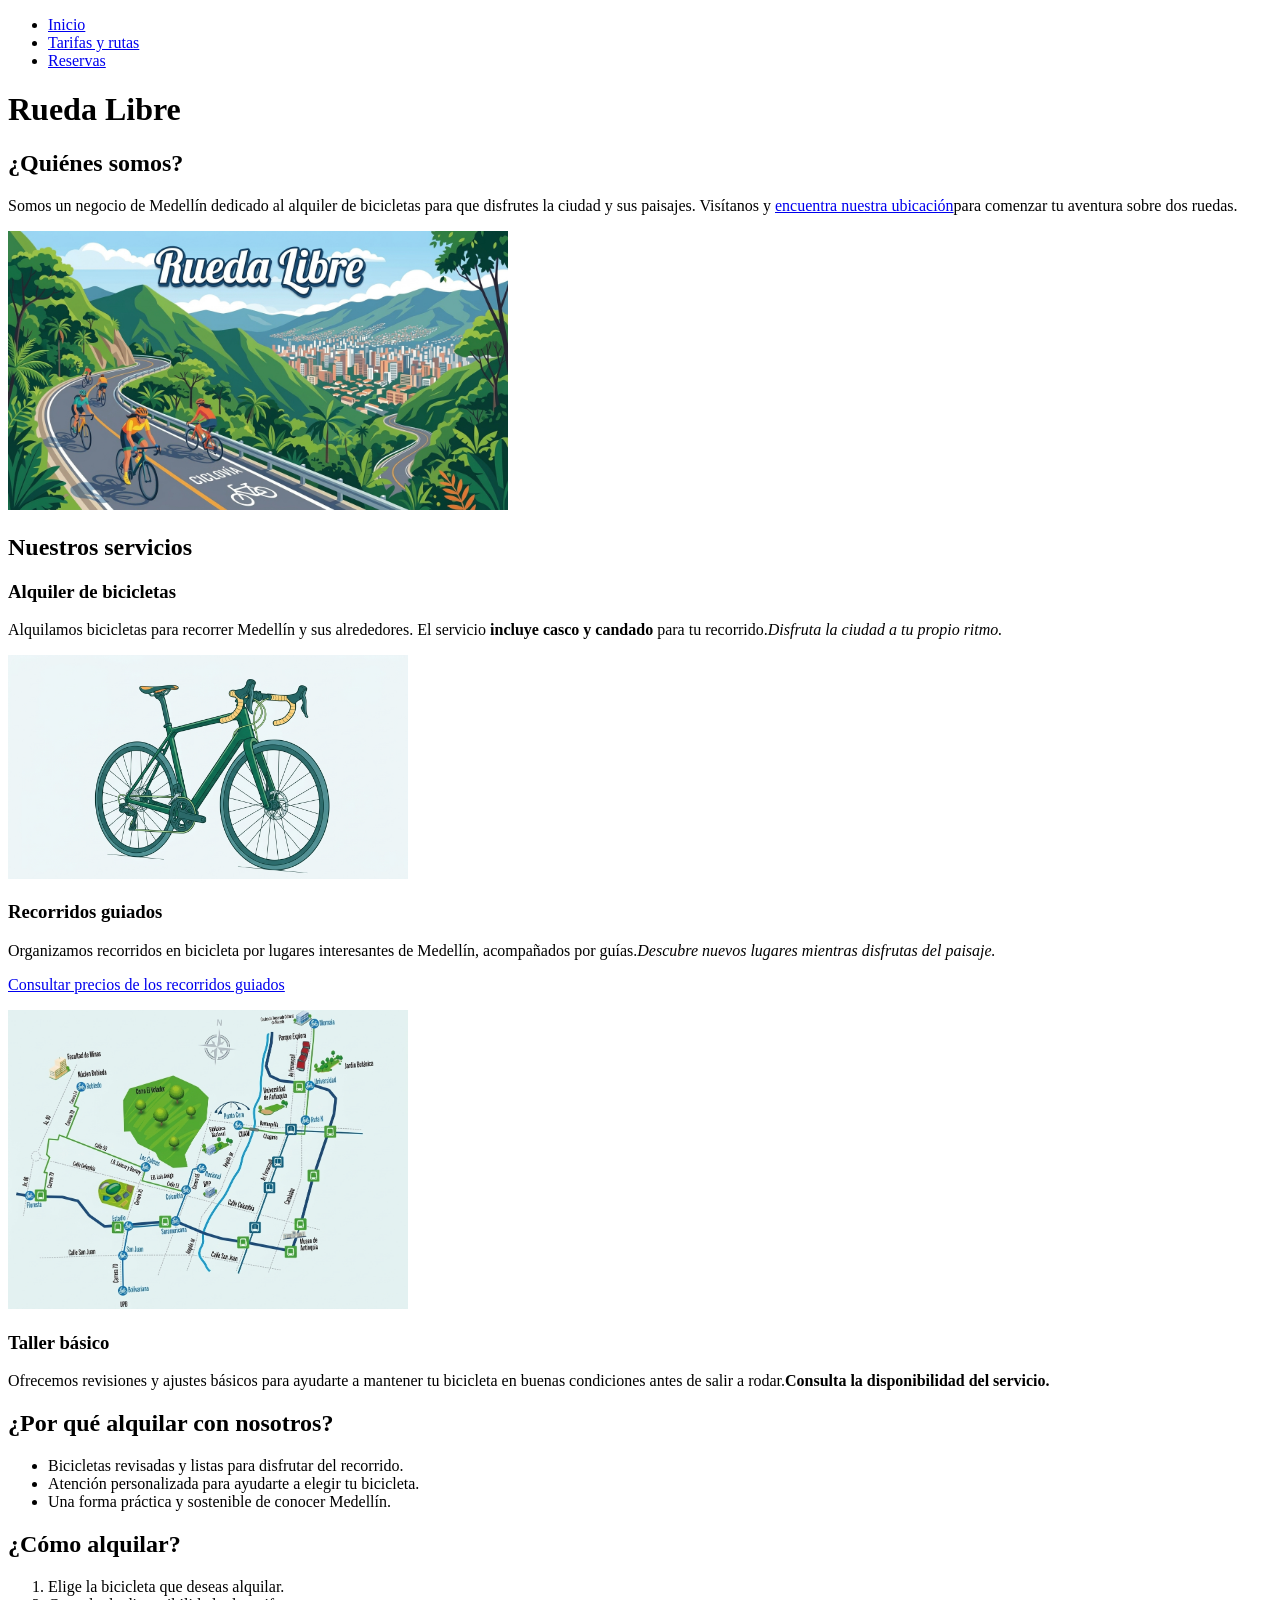
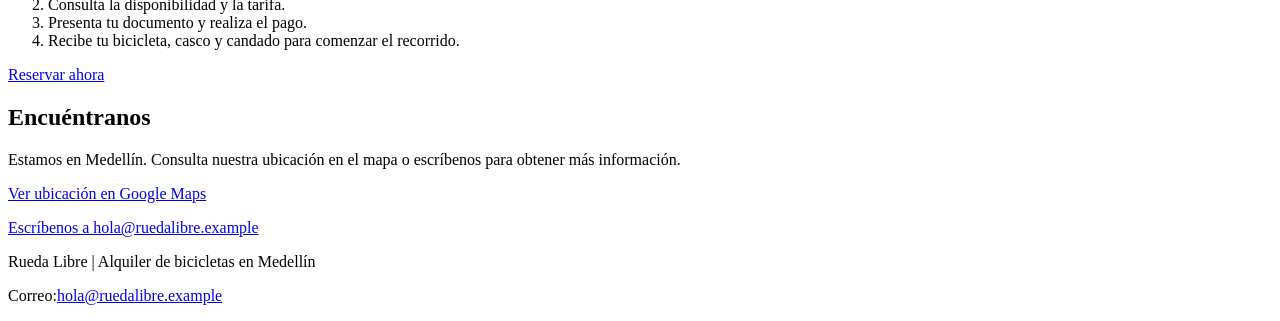
==== index.html @ ad3cd6e5 "v0.1: integrar navegación y página de reservas" ====
<!DOCTYPE html>
<html lang="es">
<head>
    <meta charset="UTF-8">
    <meta name="viewport" content="width=device-width, initial-scale=1.0">
    <meta name="description" content="Rueda Libre ofrece alquiler de bicicletas, recorridos guiados y taller básico en Medellín.">
    <title>Rueda Libre | Alquiler de bicicletas en Medellín</title>
</head>

<body>

    <nav>
        <ul>
            <li><a href="index.html">Inicio</a></li>
            <li><a href="paginas/tarifas.html">Tarifas y rutas</a></li>
            <li><a href="paginas/reservas.html">Reservas</a></li>
        </ul>
    </nav>

    <main>

        <h1>Rueda Libre</h1>

        <h2>¿Quiénes somos?</h2>

        <p>Somos un negocio de Medellín dedicado al alquiler de bicicletas para que disfrutes la ciudad y sus paisajes. Visítanos y <a href="#encuentran">encuentra nuestra ubicación</a>para comenzar tu aventura sobre dos ruedas.</p>

        <img src="img/portada.jpg"
             alt="Paisaje de Medellín para presentar Rueda Libre"
             width="500">

        <h2>Nuestros servicios</h2>

        <h3>Alquiler de bicicletas</h3>

        <p>Alquilamos bicicletas para recorrer Medellín y sus alrededores. El servicio <strong>incluye casco y candado</strong> para tu recorrido.<em>Disfruta la ciudad a tu propio ritmo.</em></p>

        <img src="img/bicicleta.jpg"
             alt="Bicicleta disponible para alquilar"
             width="400">

        <h3>Recorridos guiados</h3>

        <p>Organizamos recorridos en bicicleta por lugares interesantes de Medellín, acompañados por guías.<em>Descubre nuevos lugares mientras disfrutas del paisaje.</em></p>

        <p><a href="paginas/tarifas.html#recorridos">Consultar precios de los recorridos guiados</a></p>

        <img src="img/ruta.jpg"
             alt="Ciclistas recorriendo una ruta rodeada de naturaleza"
             width="400">

        <h3>Taller básico</h3>

        <p>Ofrecemos revisiones y ajustes básicos para ayudarte a mantener tu bicicleta en buenas condiciones antes de salir a rodar.<strong>Consulta la disponibilidad del servicio.</strong></p>

        <h2>¿Por qué alquilar con nosotros?</h2>

        <ul>
            <li>Bicicletas revisadas y listas para disfrutar del recorrido.</li>
            <li>Atención personalizada para ayudarte a elegir tu bicicleta.</li>
            <li>Una forma práctica y sostenible de conocer Medellín.</li>
        </ul>

        <h2>¿Cómo alquilar?</h2>

        <ol>
            <li>Elige la bicicleta que deseas alquilar.</li>
            <li>Consulta la disponibilidad y la tarifa.</li>
            <li>Presenta tu documento y realiza el pago.</li>
            <li>Recibe tu bicicleta, casco y candado para comenzar el recorrido.</li>
        </ol>

        <p><a href="paginas/reservas.html">Reservar ahora</a></p>

        <h2 id="encuentran">Encuéntranos</h2>

        <p>Estamos en Medellín. Consulta nuestra ubicación en el mapa o escríbenos para obtener más información.</p>

        <p>
            <a href="https://www.google.com/maps/search/?api=1&query=Medellin%2C+Colombia"
               target="_blank"
               rel="noopener noreferrer">
                Ver ubicación en Google Maps
            </a></p>

        <p><a href="mailto:hola@ruedalibre.example">Escríbenos a hola@ruedalibre.example</a></p>

    </main>

    <footer>
        <p>Rueda Libre | Alquiler de bicicletas en Medellín</p>

        <p>Correo:<a href="mailto:hola@ruedalibre.example">hola@ruedalibre.example</a></p>

    </footer>

</body>
</html>
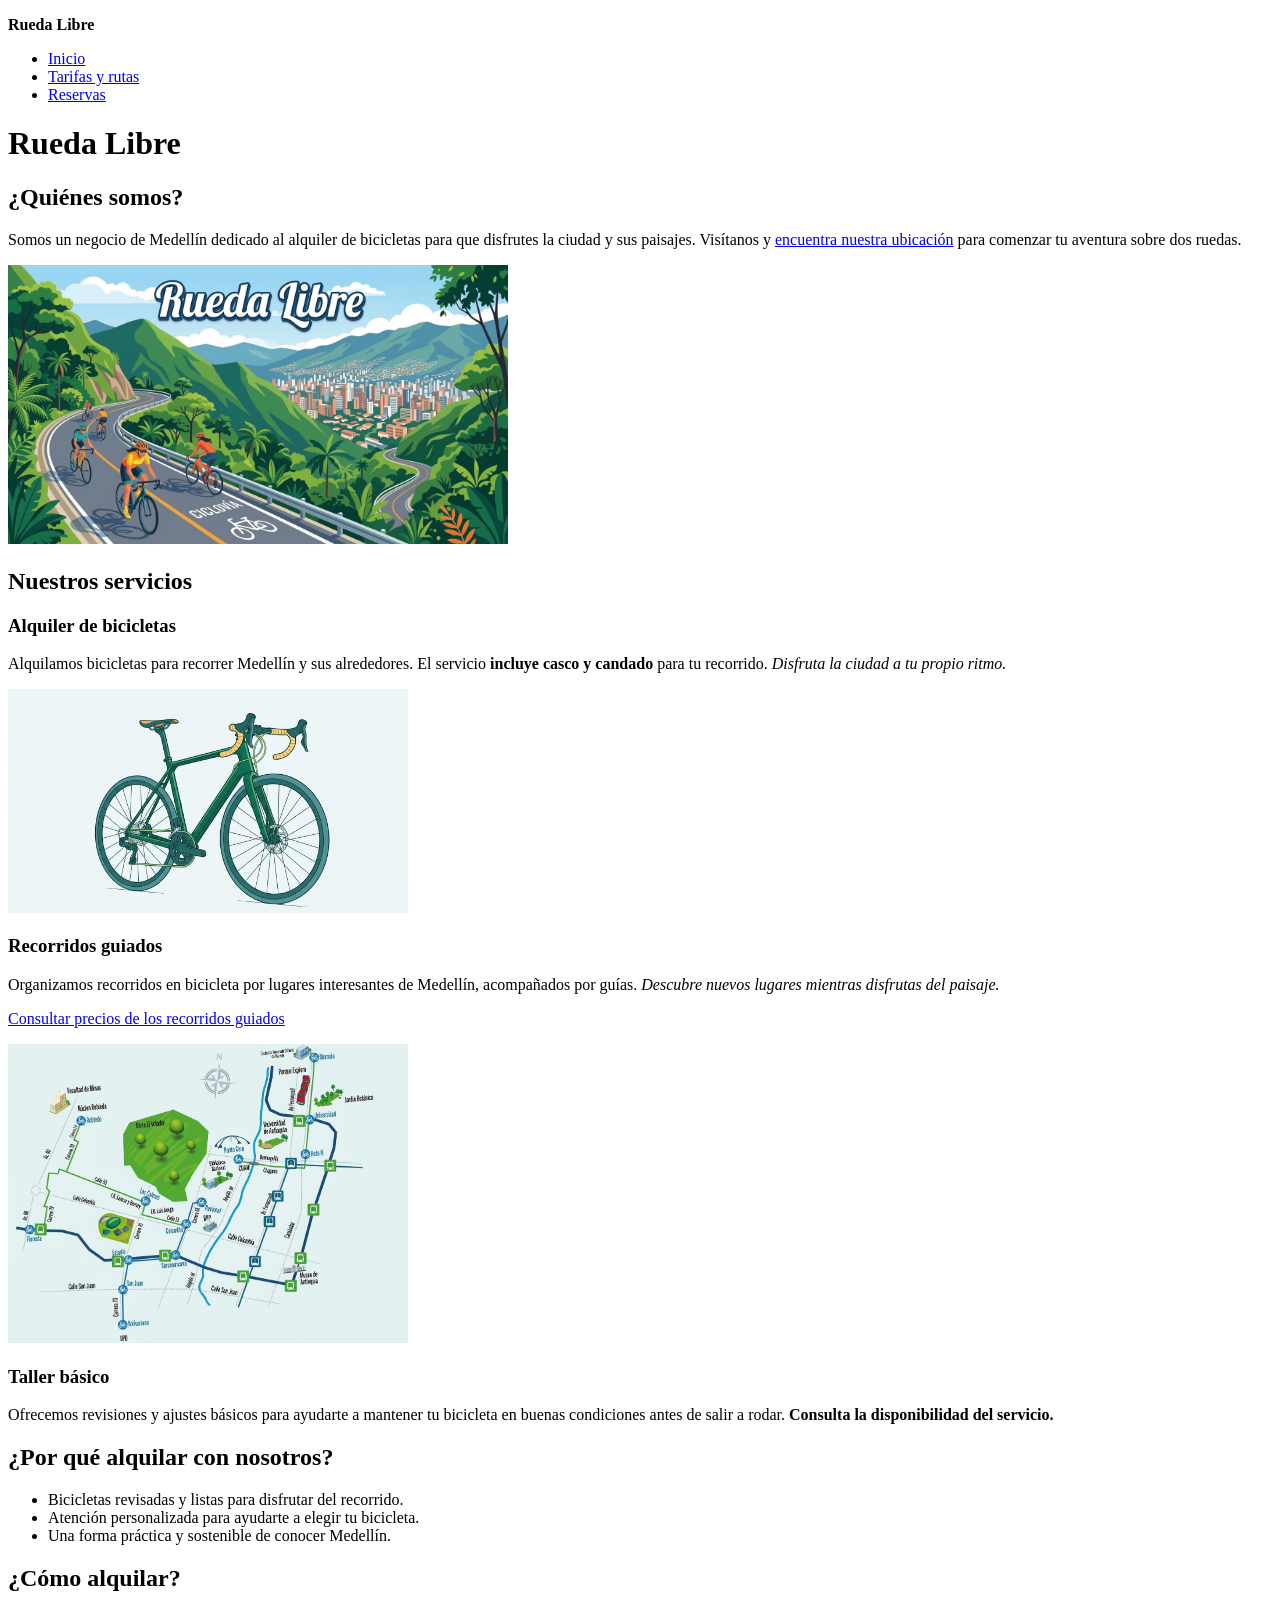
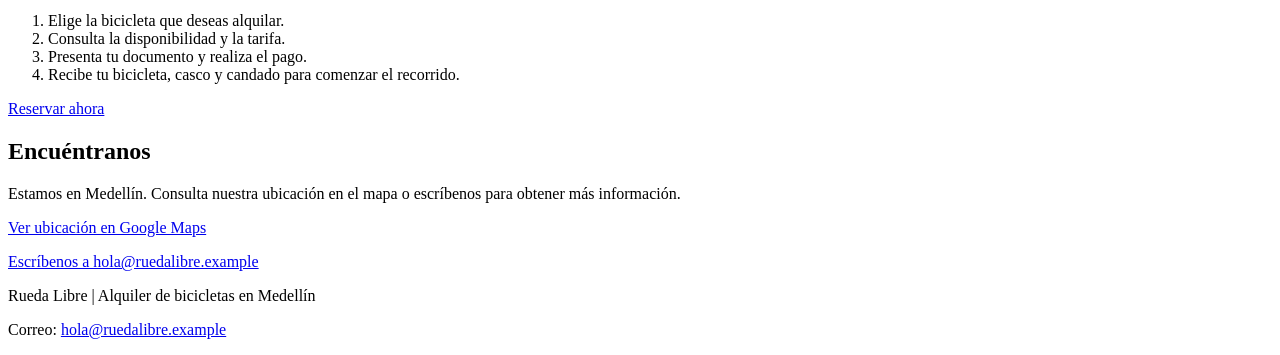
==== commit e9594492: "Refactorizar páginas con HTML semántico" ====
--- a/index.html
+++ b/index.html
@@ -6,92 +6,97 @@
     <meta name="description" content="Rueda Libre ofrece alquiler de bicicletas, recorridos guiados y taller básico en Medellín.">
     <title>Rueda Libre | Alquiler de bicicletas en Medellín</title>
 </head>
-
 <body>
 
-    <nav>
-        <ul>
-            <li><a href="index.html">Inicio</a></li>
-            <li><a href="paginas/tarifas.html">Tarifas y rutas</a></li>
-            <li><a href="paginas/reservas.html">Reservas</a></li>
-        </ul>
-    </nav>
+    <header>
+        <p><strong>Rueda Libre</strong></p>
+        <nav aria-label="Navegación principal">
+            <ul>
+                <li><a href="index.html">Inicio</a></li>
+                <li><a href="paginas/tarifas.html">Tarifas y rutas</a></li>
+                <li><a href="paginas/reservas.html">Reservas</a></li>
+            </ul>
+        </nav>
+    </header>
 
     <main>
-
         <h1>Rueda Libre</h1>
 
-        <h2>¿Quiénes somos?</h2>
+        <section>
+            <h2>¿Quiénes somos?</h2>
+            <p>Somos un negocio de Medellín dedicado al alquiler de bicicletas para que disfrutes la ciudad y sus paisajes. Visítanos y <a href="#encuentran">encuentra nuestra ubicación</a> para comenzar tu aventura sobre dos ruedas.</p>
 
-        <p>Somos un negocio de Medellín dedicado al alquiler de bicicletas para que disfrutes la ciudad y sus paisajes. Visítanos y <a href="#encuentran">encuentra nuestra ubicación</a>para comenzar tu aventura sobre dos ruedas.</p>
+            <img src="img/portada.jpg"
+                 alt="Paisaje de Medellín para presentar Rueda Libre"
+                 width="500">
+        </section>
 
-        <img src="img/portada.jpg"
-             alt="Paisaje de Medellín para presentar Rueda Libre"
-             width="500">
+        <section>
+            <h2>Nuestros servicios</h2>
 
-        <h2>Nuestros servicios</h2>
+            <article>
+                <h3>Alquiler de bicicletas</h3>
+                <p>Alquilamos bicicletas para recorrer Medellín y sus alrededores. El servicio <strong>incluye casco y candado</strong> para tu recorrido. <em>Disfruta la ciudad a tu propio ritmo.</em></p>
 
-        <h3>Alquiler de bicicletas</h3>
+                <img src="img/bicicleta.jpg"
+                     alt="Bicicleta disponible para alquilar"
+                     width="400">
+            </article>
 
-        <p>Alquilamos bicicletas para recorrer Medellín y sus alrededores. El servicio <strong>incluye casco y candado</strong> para tu recorrido.<em>Disfruta la ciudad a tu propio ritmo.</em></p>
+            <article>
+                <h3>Recorridos guiados</h3>
+                <p>Organizamos recorridos en bicicleta por lugares interesantes de Medellín, acompañados por guías. <em>Descubre nuevos lugares mientras disfrutas del paisaje.</em></p>
 
-        <img src="img/bicicleta.jpg"
-             alt="Bicicleta disponible para alquilar"
-             width="400">
+                <p><a href="paginas/tarifas.html#recorridos">Consultar precios de los recorridos guiados</a></p>
 
-        <h3>Recorridos guiados</h3>
+                <img src="img/ruta.jpg"
+                     alt="Ciclistas recorriendo una ruta rodeada de naturaleza"
+                     width="400">
+            </article>
 
-        <p>Organizamos recorridos en bicicleta por lugares interesantes de Medellín, acompañados por guías.<em>Descubre nuevos lugares mientras disfrutas del paisaje.</em></p>
+            <article>
+                <h3>Taller básico</h3>
+                <p>Ofrecemos revisiones y ajustes básicos para ayudarte a mantener tu bicicleta en buenas condiciones antes de salir a rodar. <strong>Consulta la disponibilidad del servicio.</strong></p>
+            </article>
+        </section>
 
-        <p><a href="paginas/tarifas.html#recorridos">Consultar precios de los recorridos guiados</a></p>
+        <section>
+            <h2>¿Por qué alquilar con nosotros?</h2>
+            <ul>
+                <li>Bicicletas revisadas y listas para disfrutar del recorrido.</li>
+                <li>Atención personalizada para ayudarte a elegir tu bicicleta.</li>
+                <li>Una forma práctica y sostenible de conocer Medellín.</li>
+            </ul>
+        </section>
 
-        <img src="img/ruta.jpg"
-             alt="Ciclistas recorriendo una ruta rodeada de naturaleza"
-             width="400">
+        <section>
+            <h2>¿Cómo alquilar?</h2>
+            <ol>
+                <li>Elige la bicicleta que deseas alquilar.</li>
+                <li>Consulta la disponibilidad y la tarifa.</li>
+                <li>Presenta tu documento y realiza el pago.</li>
+                <li>Recibe tu bicicleta, casco y candado para comenzar el recorrido.</li>
+            </ol>
+            <p><a href="paginas/reservas.html">Reservar ahora</a></p>
+        </section>
 
-        <h3>Taller básico</h3>
+        <section>
+            <h2 id="encuentran">Encuéntranos</h2>
+            <p>Estamos en Medellín. Consulta nuestra ubicación en el mapa o escríbenos para obtener más información.</p>
 
-        <p>Ofrecemos revisiones y ajustes básicos para ayudarte a mantener tu bicicleta en buenas condiciones antes de salir a rodar.<strong>Consulta la disponibilidad del servicio.</strong></p>
+            <p>
+                <a href="https://www.google.com/maps/search/?api=1&amp;query=Medellin%2C+Colombia"
+                   target="_blank"
+                   rel="noopener noreferrer">Ver ubicación en Google Maps</a>
+            </p>
 
-        <h2>¿Por qué alquilar con nosotros?</h2>
-
-        <ul>
-            <li>Bicicletas revisadas y listas para disfrutar del recorrido.</li>
-            <li>Atención personalizada para ayudarte a elegir tu bicicleta.</li>
-            <li>Una forma práctica y sostenible de conocer Medellín.</li>
-        </ul>
-
-        <h2>¿Cómo alquilar?</h2>
-
-        <ol>
-            <li>Elige la bicicleta que deseas alquilar.</li>
-            <li>Consulta la disponibilidad y la tarifa.</li>
-            <li>Presenta tu documento y realiza el pago.</li>
-            <li>Recibe tu bicicleta, casco y candado para comenzar el recorrido.</li>
-        </ol>
-
-        <p><a href="paginas/reservas.html">Reservar ahora</a></p>
-
-        <h2 id="encuentran">Encuéntranos</h2>
-
-        <p>Estamos en Medellín. Consulta nuestra ubicación en el mapa o escríbenos para obtener más información.</p>
-
-        <p>
-            <a href="https://www.google.com/maps/search/?api=1&query=Medellin%2C+Colombia"
-               target="_blank"
-               rel="noopener noreferrer">
-                Ver ubicación en Google Maps
-            </a></p>
-
-        <p><a href="mailto:hola@ruedalibre.example">Escríbenos a hola@ruedalibre.example</a></p>
-
+            <p><a href="mailto:hola@ruedalibre.example">Escríbenos a hola@ruedalibre.example</a></p>
+        </section>
     </main>
 
     <footer>
         <p>Rueda Libre | Alquiler de bicicletas en Medellín</p>
-
-        <p>Correo:<a href="mailto:hola@ruedalibre.example">hola@ruedalibre.example</a></p>
-
+        <p>Correo: <a href="mailto:hola@ruedalibre.example">hola@ruedalibre.example</a></p>
     </footer>
 
 </body>
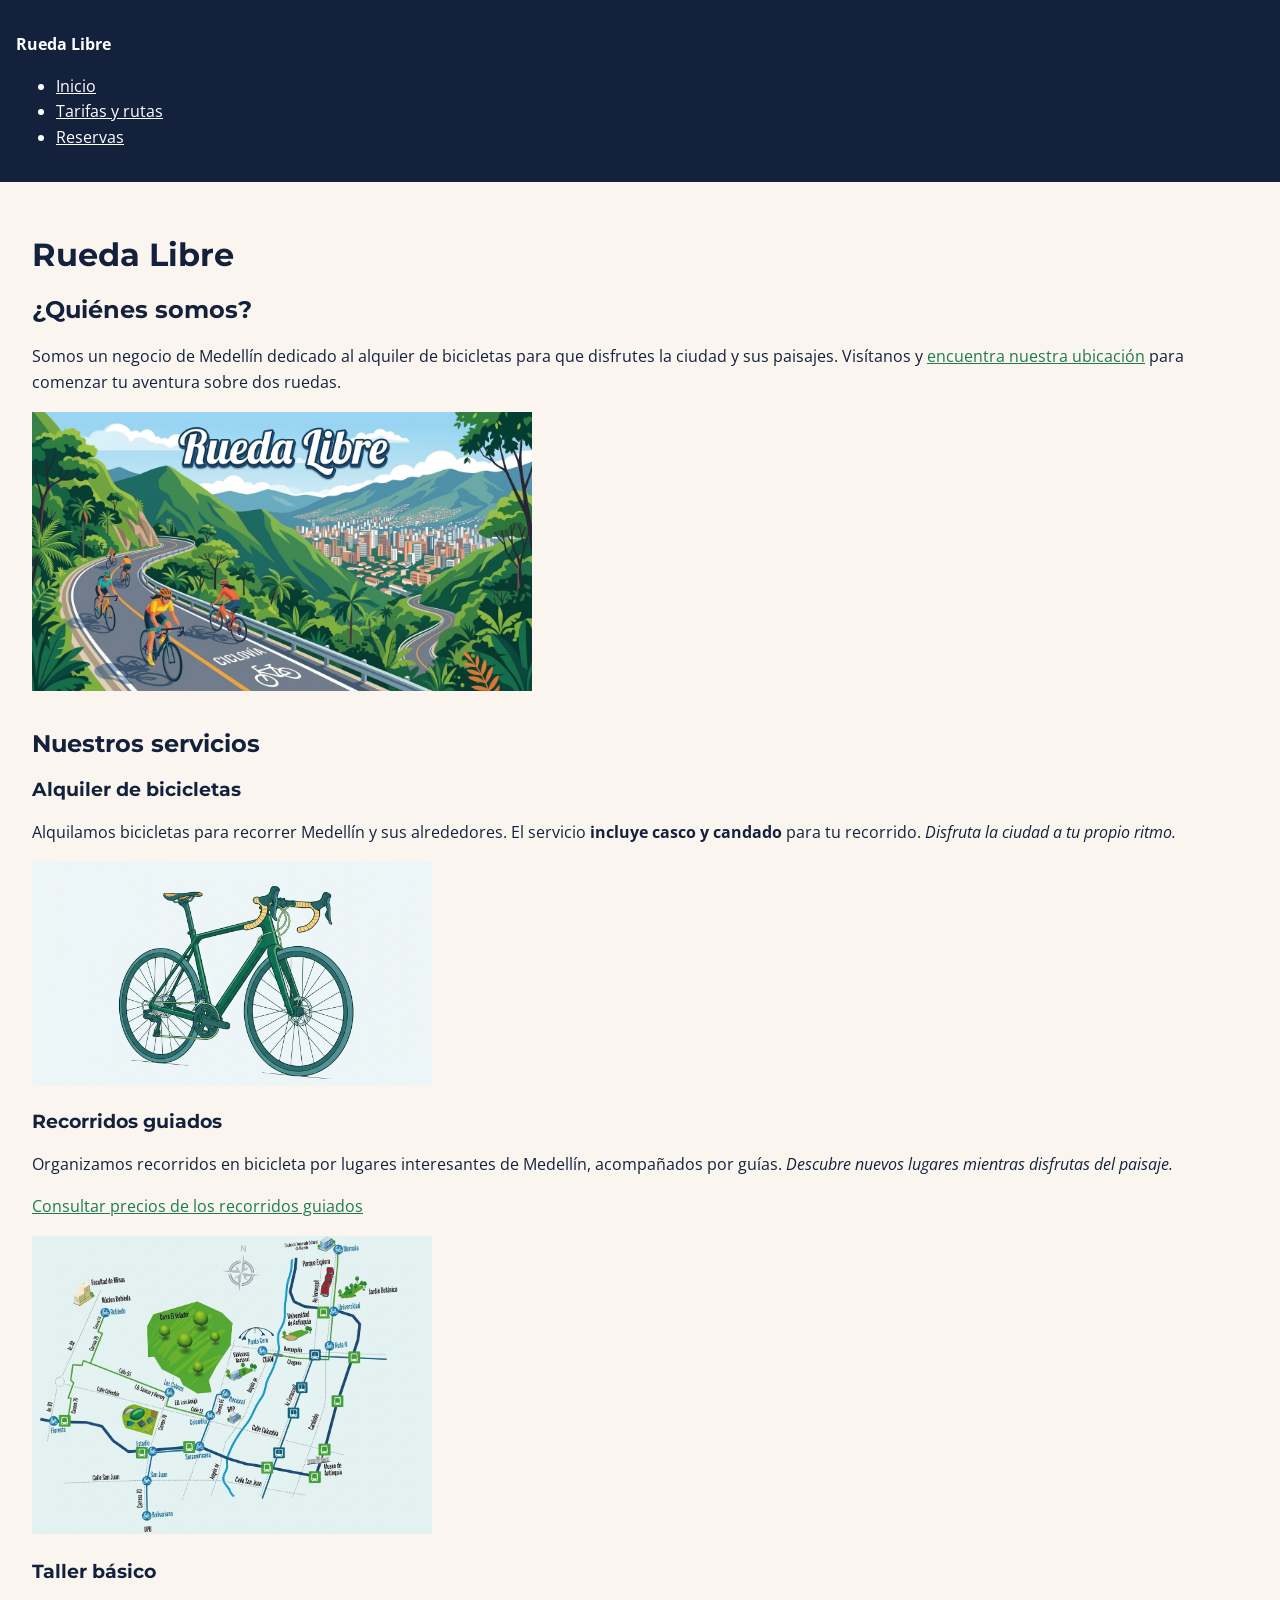
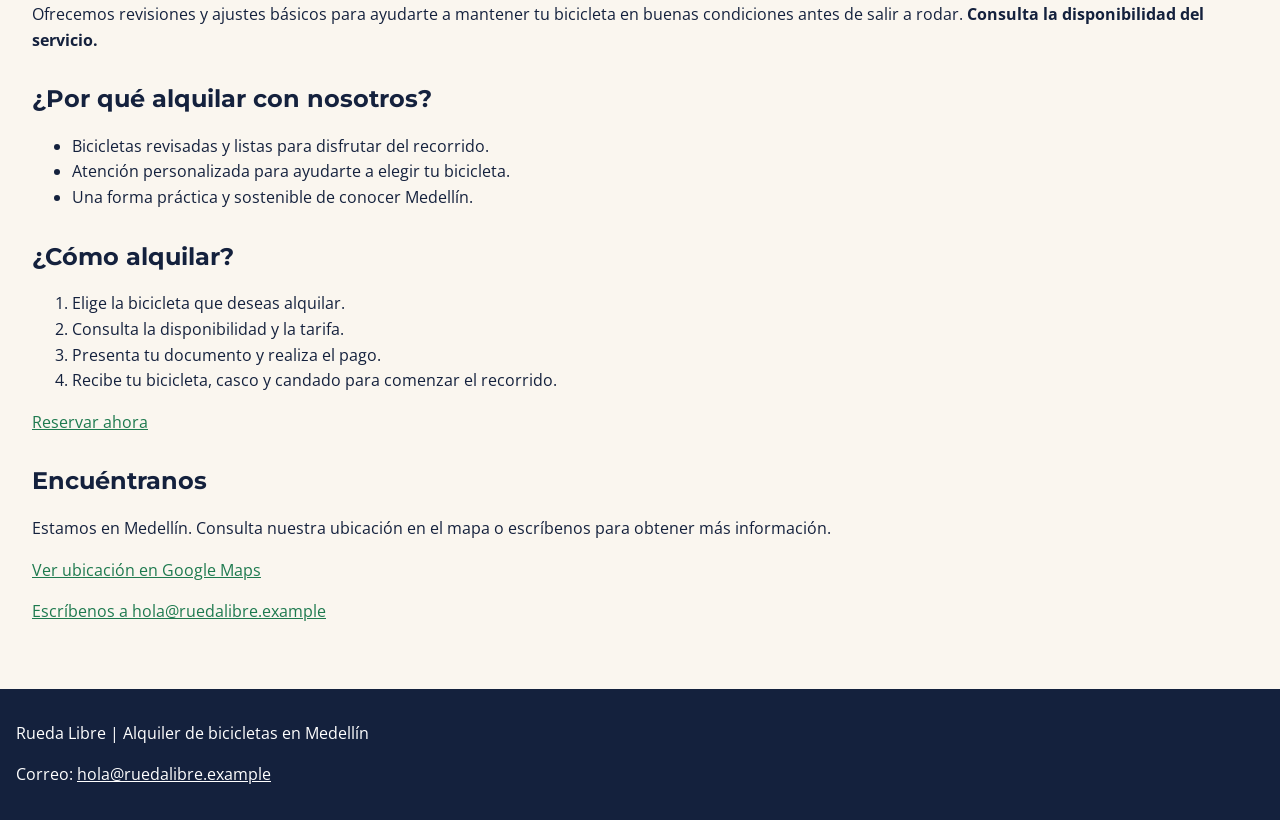
==== commit cf096023: "Agregar estilos y fuentes de marca" ====
--- a/index.html
+++ b/index.html
@@ -5,6 +5,12 @@
     <meta name="viewport" content="width=device-width, initial-scale=1.0">
     <meta name="description" content="Rueda Libre ofrece alquiler de bicicletas, recorridos guiados y taller básico en Medellín.">
     <title>Rueda Libre | Alquiler de bicicletas en Medellín</title>
+
+     <link rel="preconnect" href="https://fonts.googleapis.com">
+    <link rel="preconnect" href="https://fonts.gstatic.com" crossorigin>
+    <link href="https://fonts.googleapis.com/css2?family=Montserrat:wght@700&family=Open+Sans:wght@400;600&display=swap" rel="stylesheet">
+
+    <link rel="stylesheet" href="css/styles.css">
 </head>
 <body>
 
--- a/css/styles.css
+++ b/css/styles.css
@@ -0,0 +1,88 @@
+:root {
+  --color-verde-ruta: #1E7A4F;
+  --color-naranja-pedal: #F39A2B;
+  --color-azul-noche: #14213D;
+  --color-crema: #FAF6EF;
+  --color-gris-asfalto: #5B6470;
+  --color-blanco: #FFFFFF;
+
+  --fuente-titulos: "Montserrat", Arial, sans-serif;
+  --fuente-texto: "Open Sans", Arial, sans-serif;
+
+  --espaciado-pequeno: 0.5rem;
+  --espaciado-mediano: 1rem;
+  --espaciado-grande: 2rem;
+}
+
+body {
+  margin: 0;
+  font-family: var(--fuente-texto);
+  color: var(--color-azul-noche);
+  background-color: var(--color-crema);
+  line-height: 1.6;
+}
+
+h1, h2, h3, h4, h5, h6 {
+  font-family: var(--fuente-titulos);
+  font-weight: 700;
+  line-height: 1.2;
+}
+
+main {
+  padding: var(--espaciado-grande);
+}
+
+section {
+  margin-bottom: var(--espaciado-grande);
+}
+
+p, li, label {
+  line-height: 1.6;
+}
+
+header, footer {
+  background-color: var(--color-azul-noche);
+  color: var(--color-blanco);
+  padding: var(--espaciado-mediano);
+}
+
+header a, footer a {
+  color: var(--color-blanco);
+}
+
+a {
+  color: var(--color-verde-ruta);
+  text-decoration: underline;
+}
+
+button, input[type="submit"] {
+  font: inherit;
+  background-color: var(--color-verde-ruta);
+  color: var(--color-blanco);
+  border: 0;
+  border-radius: var(--espaciado-pequeno);
+  padding: var(--espaciado-pequeno) var(--espaciado-mediano);
+  cursor: pointer;
+}
+
+input, select, textarea {
+  font: inherit;
+  max-width: 100%;
+  margin-bottom: var(--espaciado-mediano);
+}
+
+th {
+  background-color: var(--color-azul-noche);
+  color: var(--color-blanco);
+  text-align: left;
+  padding: var(--espaciado-pequeno);
+}
+
+td {
+  padding: var(--espaciado-pequeno);
+}
+
+:focus-visible {
+  outline: 2px solid var(--color-azul-noche);
+  outline-offset: 2px;
+}
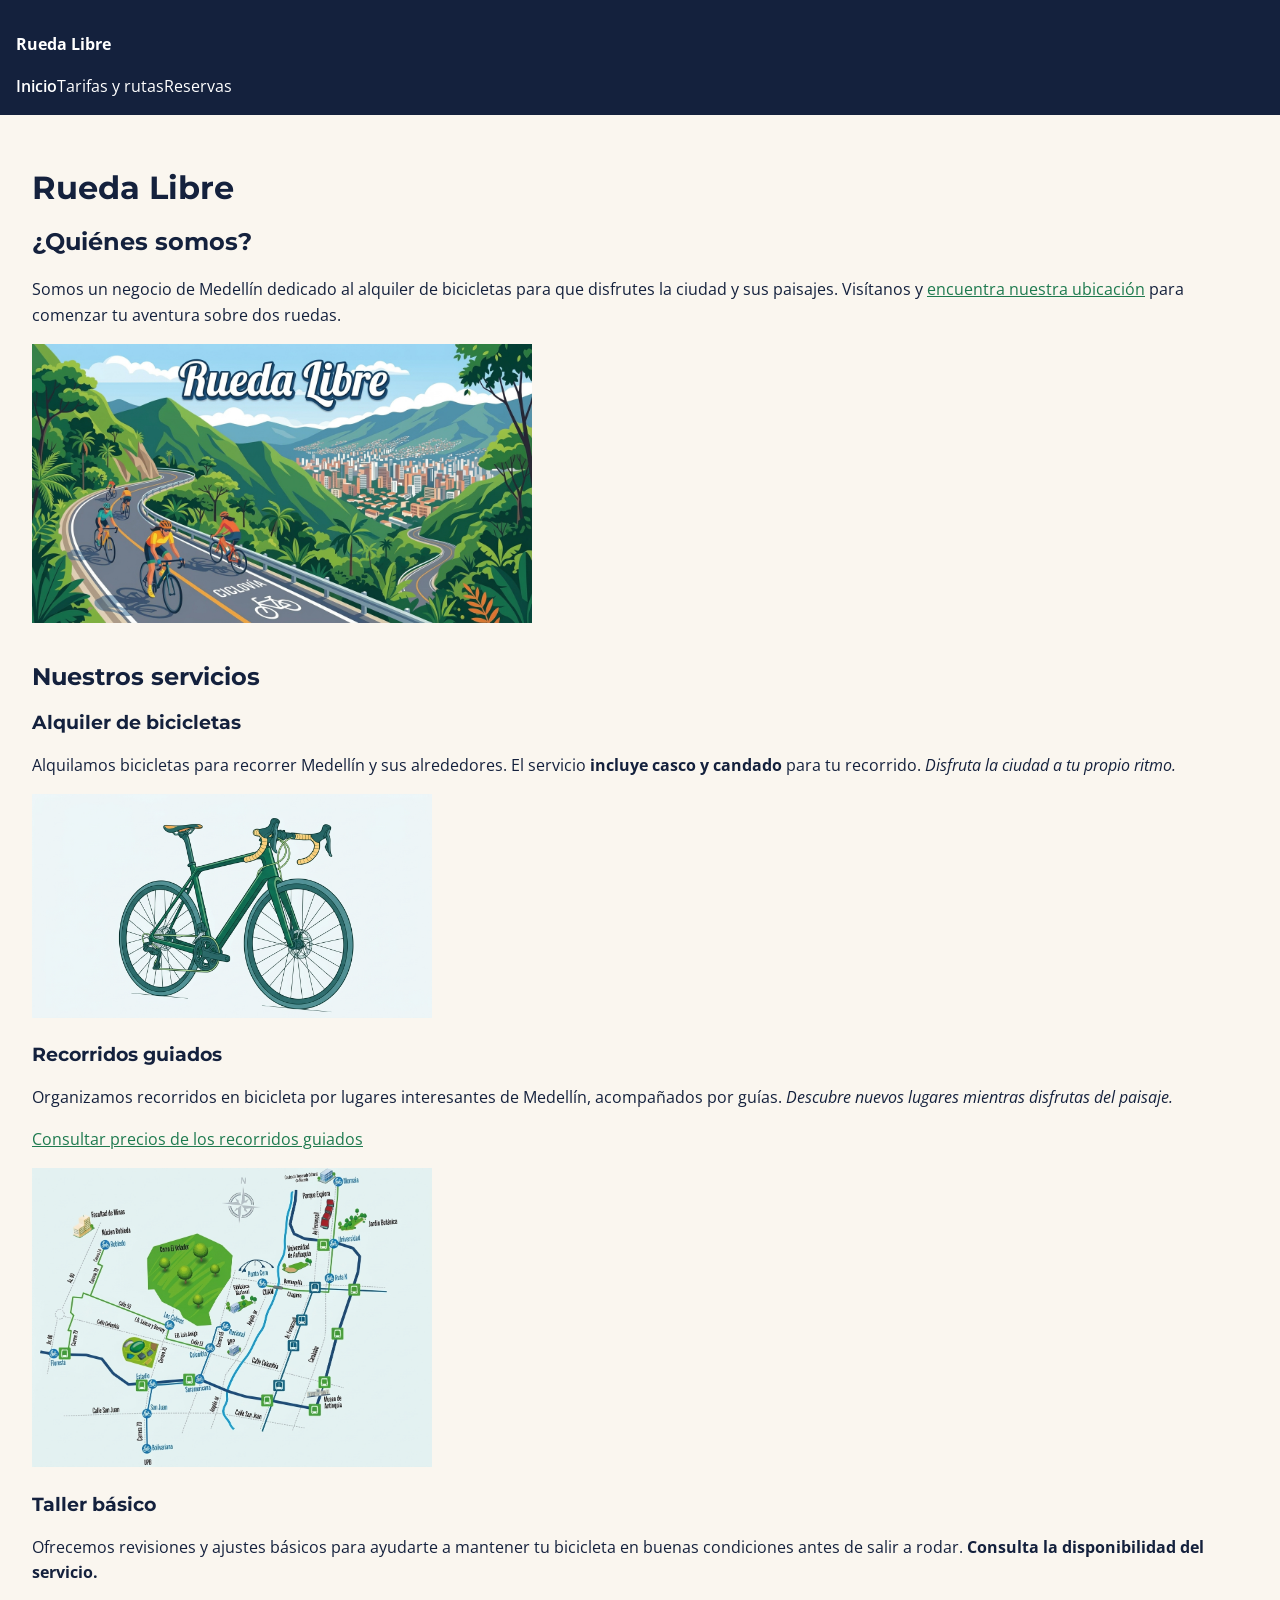
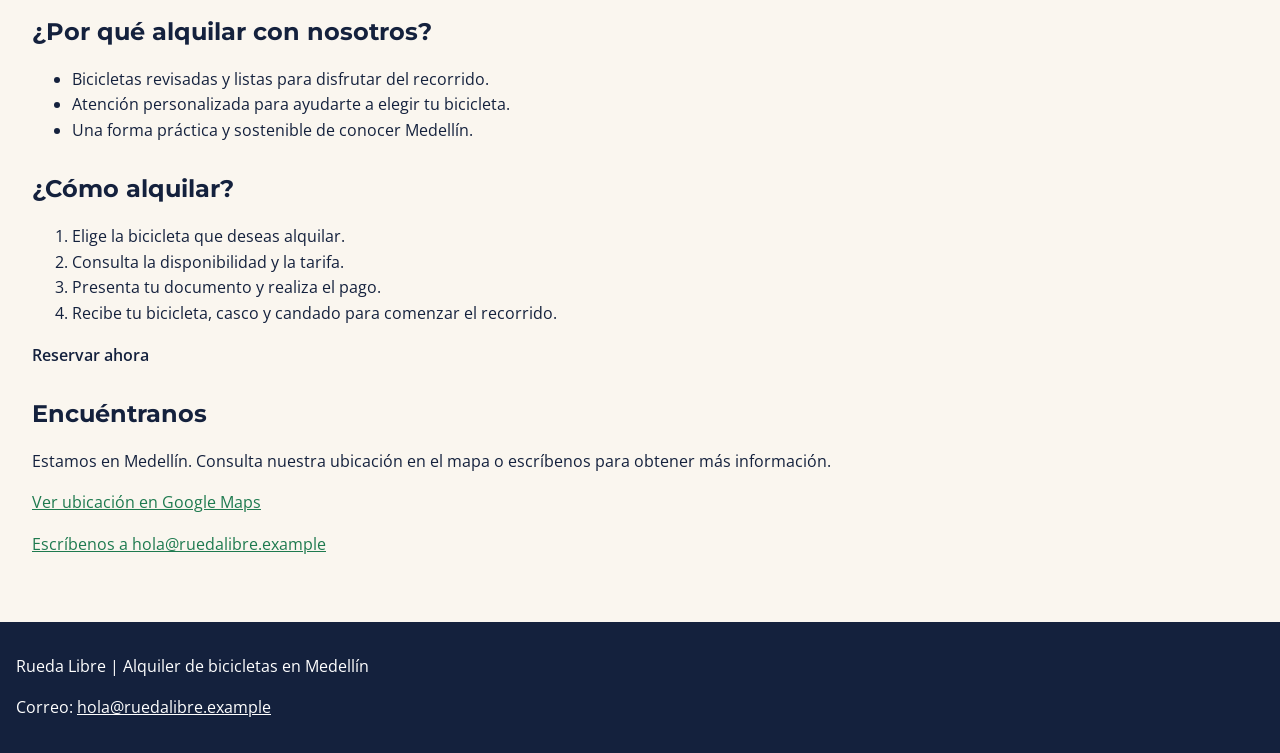
==== commit d6fd8690: "Mejorar navegación y foco accesible" ====
--- a/index.html
+++ b/index.html
@@ -6,10 +6,9 @@
     <meta name="description" content="Rueda Libre ofrece alquiler de bicicletas, recorridos guiados y taller básico en Medellín.">
     <title>Rueda Libre | Alquiler de bicicletas en Medellín</title>
 
-     <link rel="preconnect" href="https://fonts.googleapis.com">
+    <link rel="preconnect" href="https://fonts.googleapis.com">
     <link rel="preconnect" href="https://fonts.gstatic.com" crossorigin>
     <link href="https://fonts.googleapis.com/css2?family=Montserrat:wght@700&family=Open+Sans:wght@400;600&display=swap" rel="stylesheet">
-
     <link rel="stylesheet" href="css/styles.css">
 </head>
 <body>
@@ -17,8 +16,8 @@
     <header>
         <p><strong>Rueda Libre</strong></p>
         <nav aria-label="Navegación principal">
-            <ul>
-                <li><a href="index.html">Inicio</a></li>
+            <ul id="menu">
+                <li><a href="index.html" class="activo" aria-current="page">Inicio</a></li>
                 <li><a href="paginas/tarifas.html">Tarifas y rutas</a></li>
                 <li><a href="paginas/reservas.html">Reservas</a></li>
             </ul>
@@ -83,7 +82,7 @@
                 <li>Presenta tu documento y realiza el pago.</li>
                 <li>Recibe tu bicicleta, casco y candado para comenzar el recorrido.</li>
             </ol>
-            <p><a href="paginas/reservas.html">Reservar ahora</a></p>
+            <p><a href="paginas/reservas.html" class="btn-cta">Reservar ahora</a></p>
         </section>
 
         <section>
--- a/css/styles.css
+++ b/css/styles.css
@@ -85,4 +85,67 @@
 :focus-visible {
   outline: 2px solid var(--color-azul-noche);
   outline-offset: 2px;
+}
+
+#menu {
+  list-style: none;
+  padding: 0;
+  margin: 0;
+  display: flex;
+  gap: var(--espacio-medio);
+  flex-wrap: wrap;
+}
+
+#menu a {
+  display: inline-block;
+  color: var(--crema);
+  text-decoration: none;
+  padding: var(--espacio-pequeno);
+}
+
+#menu a.activo {
+  color: var(--crema);
+  font-weight: 600;
+  border-bottom: 3px solid var(--naranja-pedal);
+}
+
+#menu a:hover, #menu a:focus {
+  color: var(--azul-noche);
+  background-color: var(--naranja-pedal);
+  text-decoration: underline;
+}
+
+.btn-cta {
+  display: inline-block;
+  background-color: var(--naranja-pedal);
+  color: var(--azul-noche);
+  font-family: var(--fuente-textos);
+  font-weight: 600;
+  text-decoration: none;
+  padding: var(--espacio-pequeno) var(--espacio-medio);
+  border-radius: 5px;
+}
+
+.btn-cta:hover, .btn-cta:focus {
+  background-color: var(--verde-ruta);
+  color: var(--blanco);
+  text-decoration: underline;
+}
+
+a:focus, button:focus, input:focus, select:focus, textarea:focus {
+  outline: 3px solid var(--verde-ruta);
+  outline-offset: 3px;
+}
+
+#menu a:focus, .btn-cta:focus {
+  outline-color: var(--naranja-pedal);
+}
+
+input, select, textarea {
+  color: var(--azul-noche);
+  background-color: var(--crema);
+}
+
+input:focus, select:focus, textarea:focus {
+  border-color: var(--verde-ruta);
 }
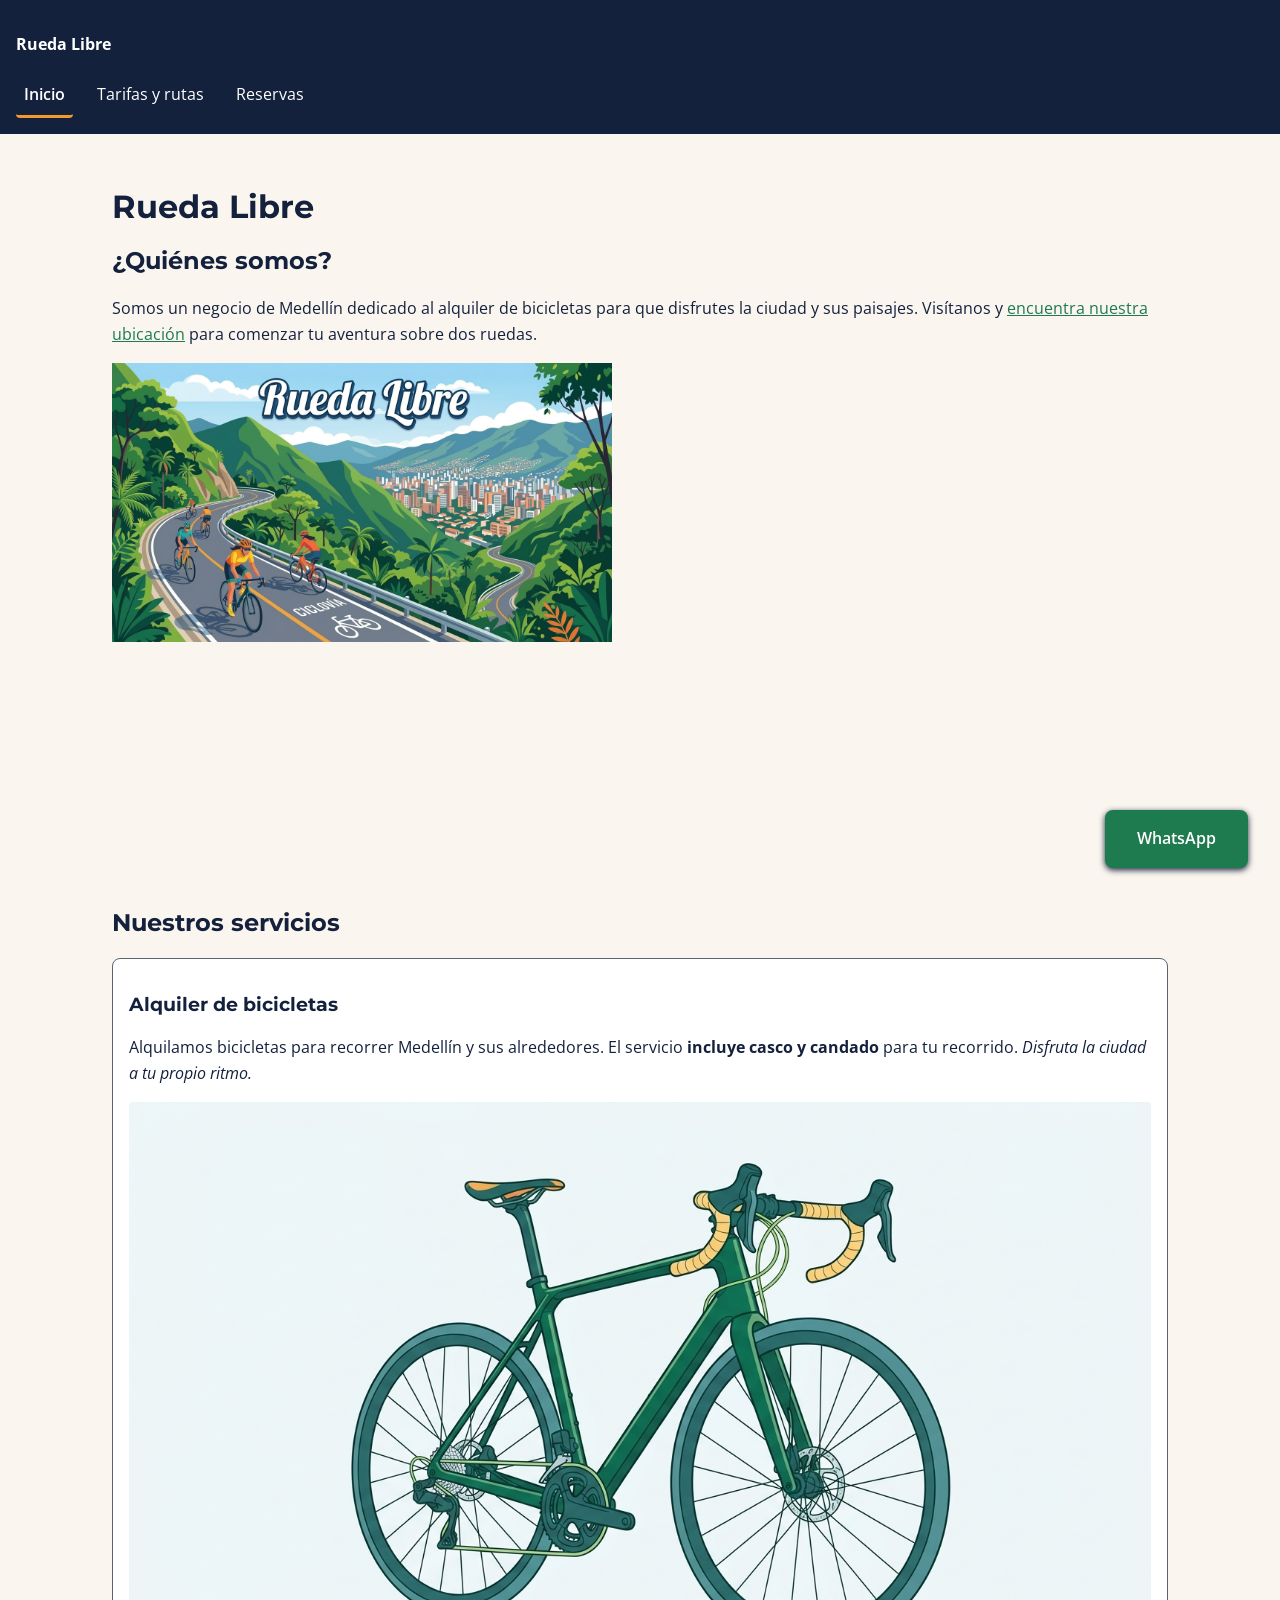
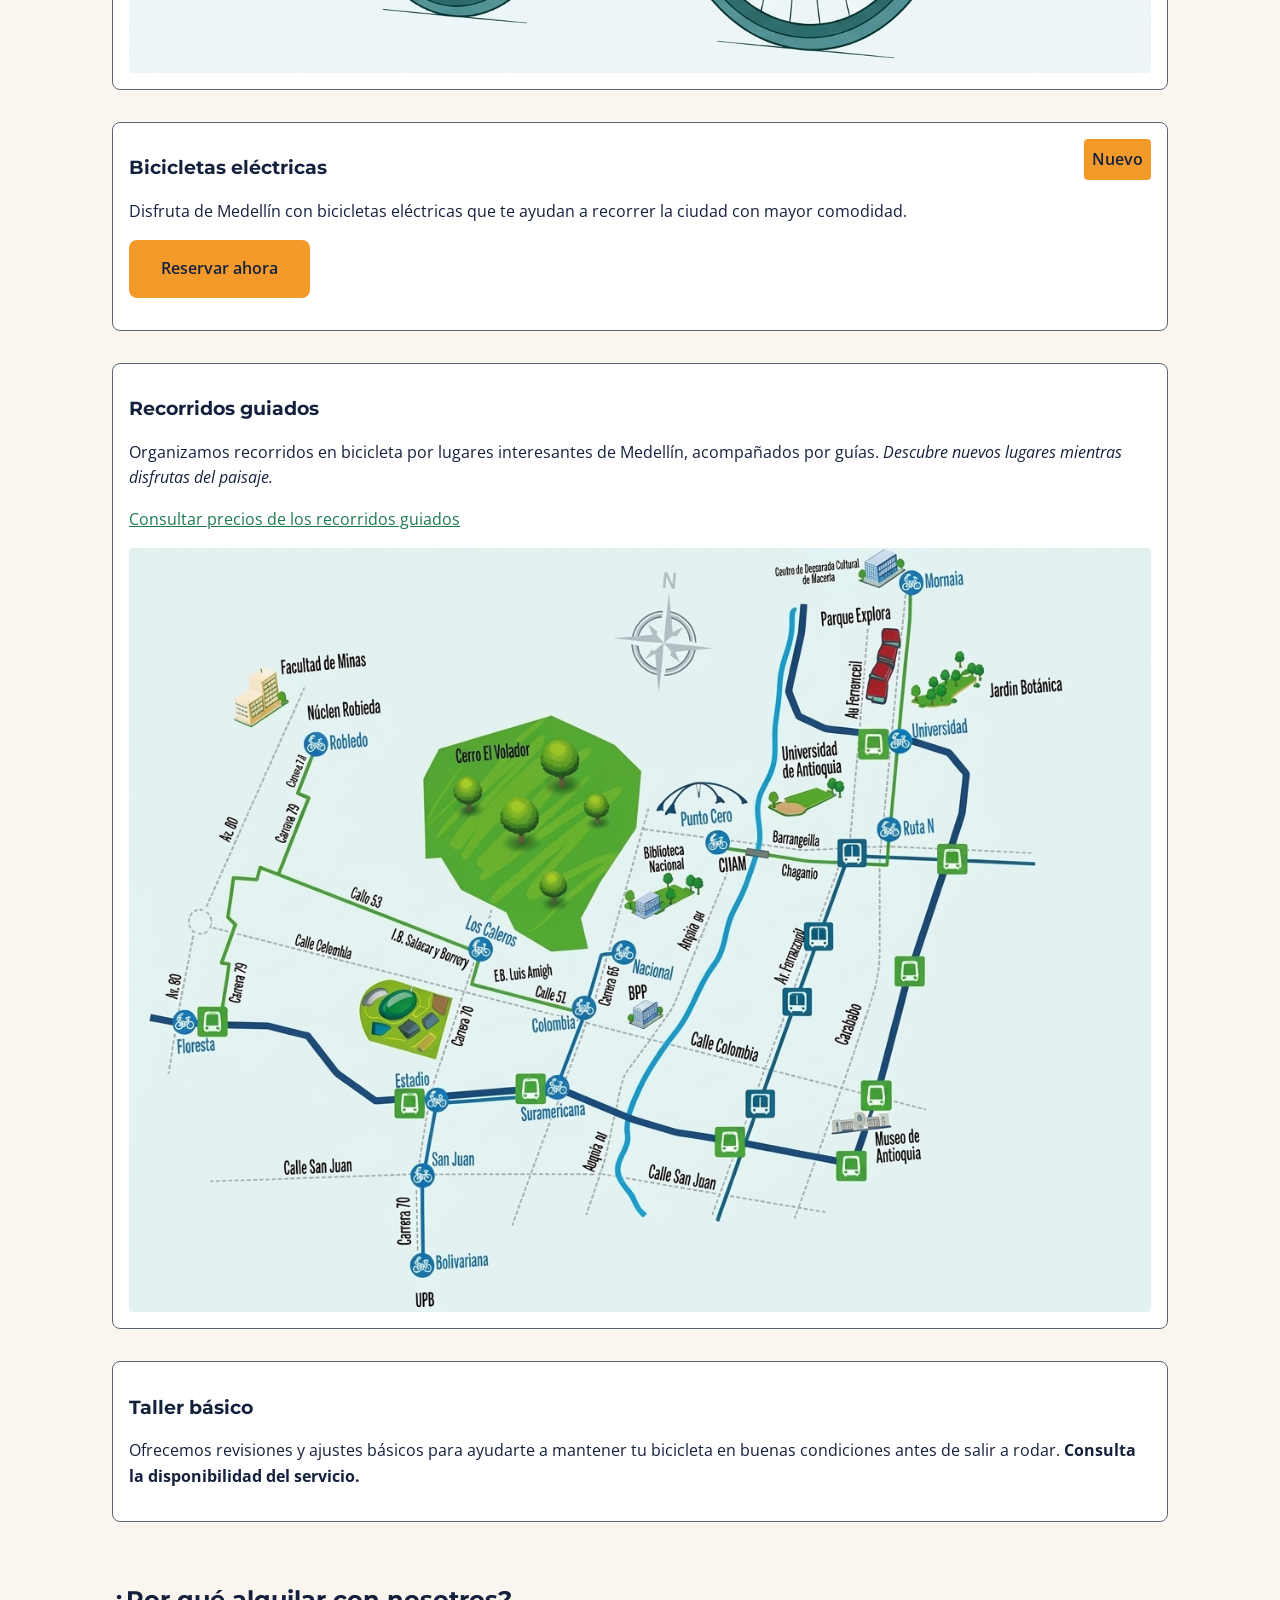
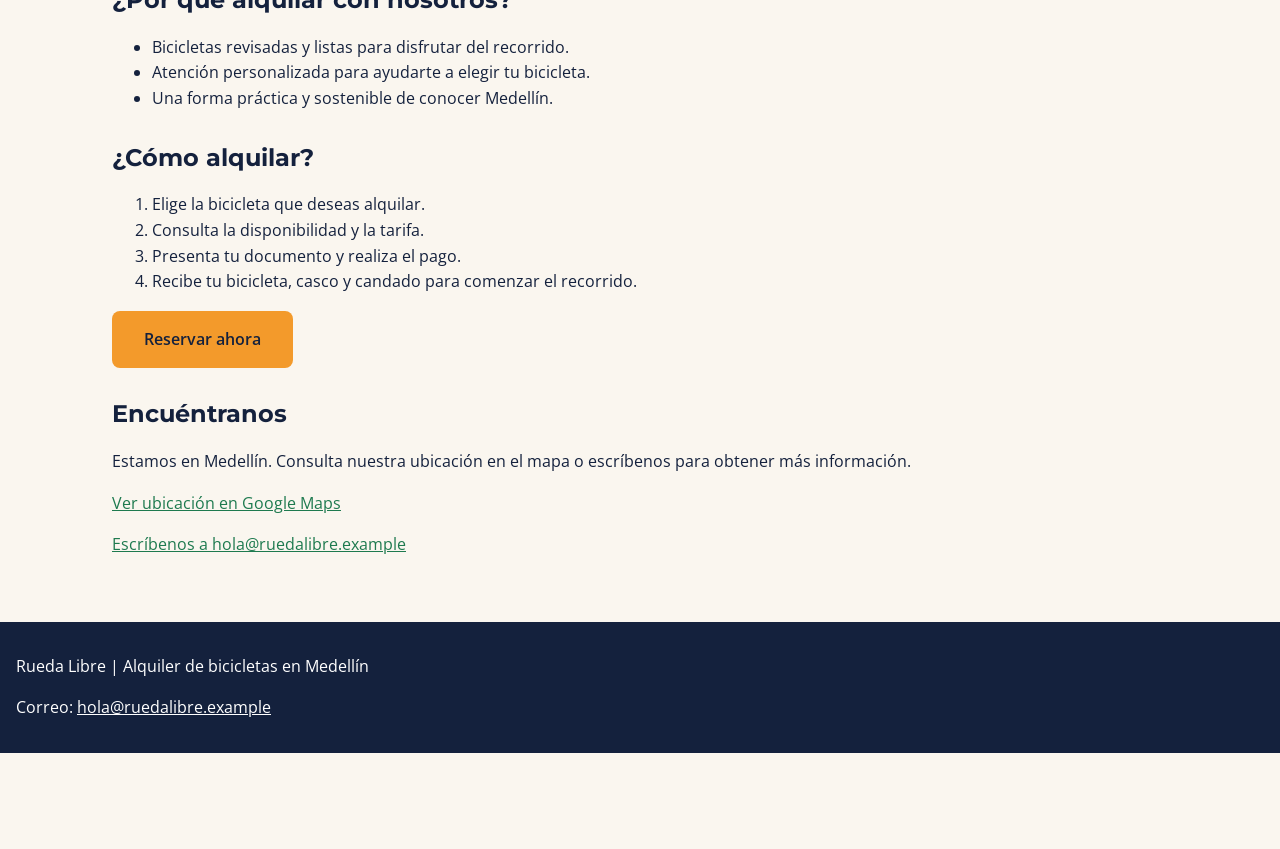
==== commit dfca666a: "Lanzamiento de Rueda Libre v1.0" ====
--- a/index.html
+++ b/index.html
@@ -27,7 +27,7 @@
     <main>
         <h1>Rueda Libre</h1>
 
-        <section>
+        <section class="portada">
             <h2>¿Quiénes somos?</h2>
             <p>Somos un negocio de Medellín dedicado al alquiler de bicicletas para que disfrutes la ciudad y sus paisajes. Visítanos y <a href="#encuentran">encuentra nuestra ubicación</a> para comenzar tu aventura sobre dos ruedas.</p>
 
@@ -39,7 +39,7 @@
         <section>
             <h2>Nuestros servicios</h2>
 
-            <article>
+            <article class="tarjeta-servicio">
                 <h3>Alquiler de bicicletas</h3>
                 <p>Alquilamos bicicletas para recorrer Medellín y sus alrededores. El servicio <strong>incluye casco y candado</strong> para tu recorrido. <em>Disfruta la ciudad a tu propio ritmo.</em></p>
 
@@ -48,7 +48,17 @@
                      width="400">
             </article>
 
-            <article>
+            <article class="tarjeta-servicio">
+                <span class="etiqueta-nuevo">Nuevo</span>
+
+                <h3>Bicicletas eléctricas</h3>
+
+                <p>Disfruta de Medellín con bicicletas eléctricas que te ayudan a recorrer la ciudad con mayor comodidad.</p>
+
+                <p><a href="paginas/reservas.html" class="btn-cta">Reservar ahora</a></p>
+            </article>
+
+            <article class="tarjeta-servicio">
                 <h3>Recorridos guiados</h3>
                 <p>Organizamos recorridos en bicicleta por lugares interesantes de Medellín, acompañados por guías. <em>Descubre nuevos lugares mientras disfrutas del paisaje.</em></p>
 
@@ -59,7 +69,7 @@
                      width="400">
             </article>
 
-            <article>
+            <article class="tarjeta-servicio">
                 <h3>Taller básico</h3>
                 <p>Ofrecemos revisiones y ajustes básicos para ayudarte a mantener tu bicicleta en buenas condiciones antes de salir a rodar. <strong>Consulta la disponibilidad del servicio.</strong></p>
             </article>
@@ -104,5 +114,14 @@
         <p>Correo: <a href="mailto:hola@ruedalibre.example">hola@ruedalibre.example</a></p>
     </footer>
 
+    <a
+    class="whatsapp-fijo"
+    href="https://wa.me/573000000000"
+    target="_blank"
+    rel="noopener noreferrer"
+    aria-label="Contactar por WhatsApp, se abre en otra pestaña">
+    WhatsApp
+    </a>
+
 </body>
 </html>
--- a/css/styles.css
+++ b/css/styles.css
@@ -14,28 +14,25 @@
   --espaciado-grande: 2rem;
 }
 
+* {
+  box-sizing: border-box;
+}
+
 body {
   margin: 0;
   font-family: var(--fuente-texto);
+  font-weight: 400;
   color: var(--color-azul-noche);
   background-color: var(--color-crema);
   line-height: 1.6;
 }
 
-h1, h2, h3, h4, h5, h6 {
+h1, h2, h3, h4, h5, h6{
   font-family: var(--fuente-titulos);
   font-weight: 700;
   line-height: 1.2;
 }
 
-main {
-  padding: var(--espaciado-grande);
-}
-
-section {
-  margin-bottom: var(--espaciado-grande);
-}
-
 p, li, label {
   line-height: 1.6;
 }
@@ -46,106 +43,246 @@
   padding: var(--espaciado-mediano);
 }
 
+header h1, footer h1, footer h2, footer h3 {
+  color: var(--color-blanco);
+}
+
 header a, footer a {
   color: var(--color-blanco);
 }
 
-a {
-  color: var(--color-verde-ruta);
-  text-decoration: underline;
-}
-
-button, input[type="submit"] {
-  font: inherit;
-  background-color: var(--color-verde-ruta);
-  color: var(--color-blanco);
-  border: 0;
-  border-radius: var(--espaciado-pequeno);
-  padding: var(--espaciado-pequeno) var(--espaciado-mediano);
-  cursor: pointer;
-}
-
-input, select, textarea {
-  font: inherit;
-  max-width: 100%;
-  margin-bottom: var(--espaciado-mediano);
-}
-
-th {
-  background-color: var(--color-azul-noche);
-  color: var(--color-blanco);
-  text-align: left;
-  padding: var(--espaciado-pequeno);
-}
-
-td {
-  padding: var(--espaciado-pequeno);
-}
-
-:focus-visible {
-  outline: 2px solid var(--color-azul-noche);
-  outline-offset: 2px;
-}
-
 #menu {
+  display: flex;
+  flex-direction: row;
+  flex-wrap: wrap;
+  gap: var(--espaciado-mediano);
   list-style: none;
   padding: 0;
   margin: 0;
-  display: flex;
-  gap: var(--espacio-medio);
-  flex-wrap: wrap;
+}
+
+#menu li {
+  display: inline-block;
 }
 
 #menu a {
   display: inline-block;
-  color: var(--crema);
+  color: var(--color-blanco);
   text-decoration: none;
-  padding: var(--espacio-pequeno);
+  padding: var(--espaciado-pequeno);
+  border-radius: 0.25rem;
 }
 
 #menu a.activo {
-  color: var(--crema);
-  font-weight: 600;
-  border-bottom: 3px solid var(--naranja-pedal);
-}
-
-#menu a:hover, #menu a:focus {
-  color: var(--azul-noche);
-  background-color: var(--naranja-pedal);
-  text-decoration: underline;
+  font-weight: 600;
+  border-bottom: 3px solid var(--color-naranja-pedal);
+}
+
+#menu a:hover {
+  color: var(--color-azul-noche);
+  background-color: var(--color-naranja-pedal);
+  text-decoration: underline;
+}
+
+#menu a:focus-visible {
+  outline: 3px solid var(--color-naranja-pedal);
+  outline-offset: 3px;
+}
+
+a {
+  color: var(--color-verde-ruta);
+  text-decoration: underline;
+}
+
+a:hover {
+  color: var(--color-azul-noche);
+}
+
+a:focus-visible {
+  outline: 3px solid var(--color-verde-ruta);
+  outline-offset: 3px;
 }
 
 .btn-cta {
   display: inline-block;
-  background-color: var(--naranja-pedal);
-  color: var(--azul-noche);
-  font-family: var(--fuente-textos);
+  background-color: var(--color-naranja-pedal);
+  color: var(--color-azul-noche);
+  font-family: var(--fuente-texto);
   font-weight: 600;
   text-decoration: none;
-  padding: var(--espacio-pequeno) var(--espacio-medio);
-  border-radius: 5px;
-}
-
-.btn-cta:hover, .btn-cta:focus {
-  background-color: var(--verde-ruta);
-  color: var(--blanco);
-  text-decoration: underline;
-}
-
-a:focus, button:focus, input:focus, select:focus, textarea:focus {
-  outline: 3px solid var(--verde-ruta);
-  outline-offset: 3px;
-}
-
-#menu a:focus, .btn-cta:focus {
-  outline-color: var(--naranja-pedal);
-}
-
-input, select, textarea {
-  color: var(--azul-noche);
-  background-color: var(--crema);
-}
-
-input:focus, select:focus, textarea:focus {
-  border-color: var(--verde-ruta);
+  padding: var(--espaciado-mediano) var(--espaciado-grande);
+  border-radius: 0.5rem;
+}
+
+.btn-cta:hover {
+  background-color: var(--color-verde-ruta);
+  color: var(--color-blanco);
+  text-decoration: underline;
+}
+
+.btn-cta:focus-visible {
+  outline: 3px solid var(--color-verde-ruta);
+  outline-offset: 3px;
+}
+
+main {
+  width: 90%;
+  max-width: 70rem;
+  margin: 0 auto;
+  padding: var(--espaciado-grande);
+}
+
+section {
+  margin-bottom: var(--espaciado-grande);
+}
+
+.portada {
+  min-height: 70vh;
+}
+
+.tarjeta-servicio {
+  display: inline-block;
+  width: 100%;
+  margin-bottom: var(--espaciado-grande);
+  padding: var(--espaciado-mediano);
+  border: 1px solid var(--color-gris-asfalto);
+  border-radius: 0.5rem;
+  background-color: var(--color-blanco);
+}
+
+.tarjeta-servicio img {
+  display: block;
+  width: 100%;
+  height: auto;
+  border-radius: 0.25rem;
+}
+
+table {
+  width: 100%;
+  border-collapse: collapse;
+  margin-bottom: var(--espaciado-grande);
+}
+
+th,
+td {
+  padding: var(--espaciado-mediano);
+  border: 1px solid var(--color-gris-asfalto);
+  text-align: left;
+}
+
+th {
+  background-color: var(--color-azul-noche);
+  color: var(--color-blanco);
+}
+
+form fieldset {
+  margin-bottom: var(--espaciado-grande);
+  padding: var(--espaciado-grande);
+  border: 1px solid var(--color-gris-asfalto);
+  border-radius: 0.5rem;
+}
+
+form label {
+  display: block;
+  margin-bottom: var(--espaciado-pequeno);
+}
+
+form input:not([type="radio"]):not([type="checkbox"]),
+form select,
+form textarea {
+  display: block;
+  width: 100%;
+  max-width: 100%;
+  margin-bottom: var(--espaciado-mediano);
+  padding: var(--espaciado-pequeno);
+  font-family: var(--fuente-texto);
+  color: var(--color-azul-noche);
+  background-color: var(--color-blanco);
+  border: 1px solid var(--color-gris-asfalto);
+  border-radius: 0.25rem;
+}
+
+form input:focus-visible,
+form select:focus-visible,
+form textarea:focus-visible {
+  outline: 3px solid var(--color-verde-ruta);
+  outline-offset: 2px;
+  border-color: var(--color-verde-ruta);
+}
+
+form button,
+form input[type="submit"] {
+  font: inherit;
+  font-weight: 600;
+  background-color: var(--color-verde-ruta);
+  color: var(--color-blanco);
+  border: 0;
+  border-radius: 0.5rem;
+  padding: var(--espaciado-mediano) var(--espaciado-grande);
+  cursor: pointer;
+}
+
+form button:hover,
+form input[type="submit"]:hover {
+  background-color: var(--color-azul-noche);
+  color: var(--color-blanco);
+}
+
+form button:focus-visible,
+form input[type="submit"]:focus-visible {
+  outline: 3px solid var(--color-verde-ruta);
+  outline-offset: 3px;
+}
+
+aside {
+  background-color: var(--color-blanco);
+  color: var(--color-azul-noche);
+  border-left: 4px solid var(--color-verde-ruta);
+  padding: var(--espaciado-mediano);
+}
+
+.tarjeta-servicio {
+  position: relative;
+}
+
+.etiqueta-nuevo {
+  position: absolute;
+  top: var(--espaciado-mediano);
+  right: var(--espaciado-mediano);
+  background-color: var(--color-naranja-pedal);
+  color: var(--color-azul-noche);
+  padding: var(--espaciado-pequeno);
+  border-radius: 0.25rem;
+  font-weight: 600;
+  z-index: 1;
+}
+
+.whatsapp-fijo {
+  position: fixed;
+  right: var(--espaciado-grande);
+  bottom: var(--espaciado-grande);
+  z-index: 1000;
+  display: inline-block;
+  padding: var(--espaciado-mediano) var(--espaciado-grande);
+  background-color: var(--color-verde-ruta);
+  color: var(--color-blanco);
+  border-radius: 0.5rem;
+  font-weight: 600;
+  text-decoration: none;
+  box-shadow: 0 2px 6px #14213D;
+}
+
+.whatsapp-fijo:hover {
+  background-color: var(--color-azul-noche);
+  color: var(--color-blanco);
+  text-decoration: underline;
+}
+
+.whatsapp-fijo:focus-visible {
+  outline: 3px solid var(--color-naranja-pedal);
+  outline-offset: 3px;
+}
+
+body {
+  padding-bottom: 6rem;
 }
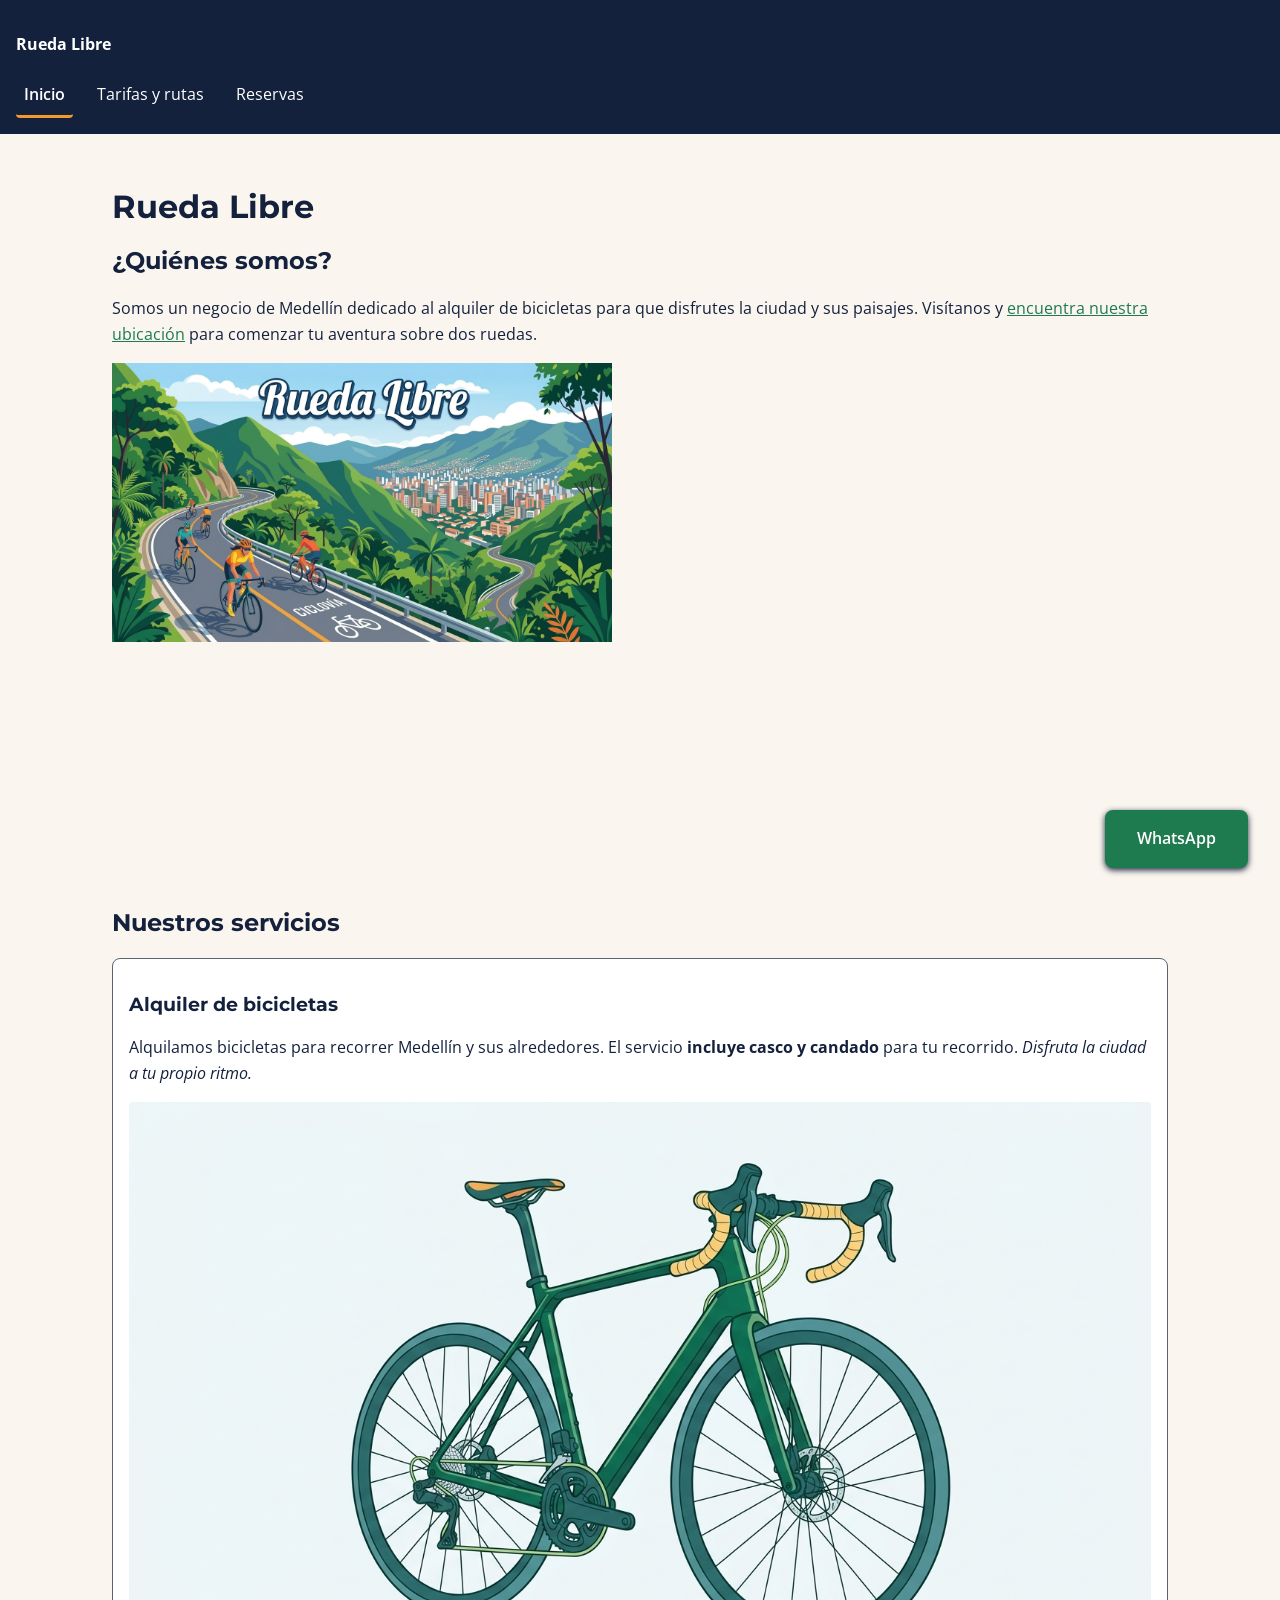
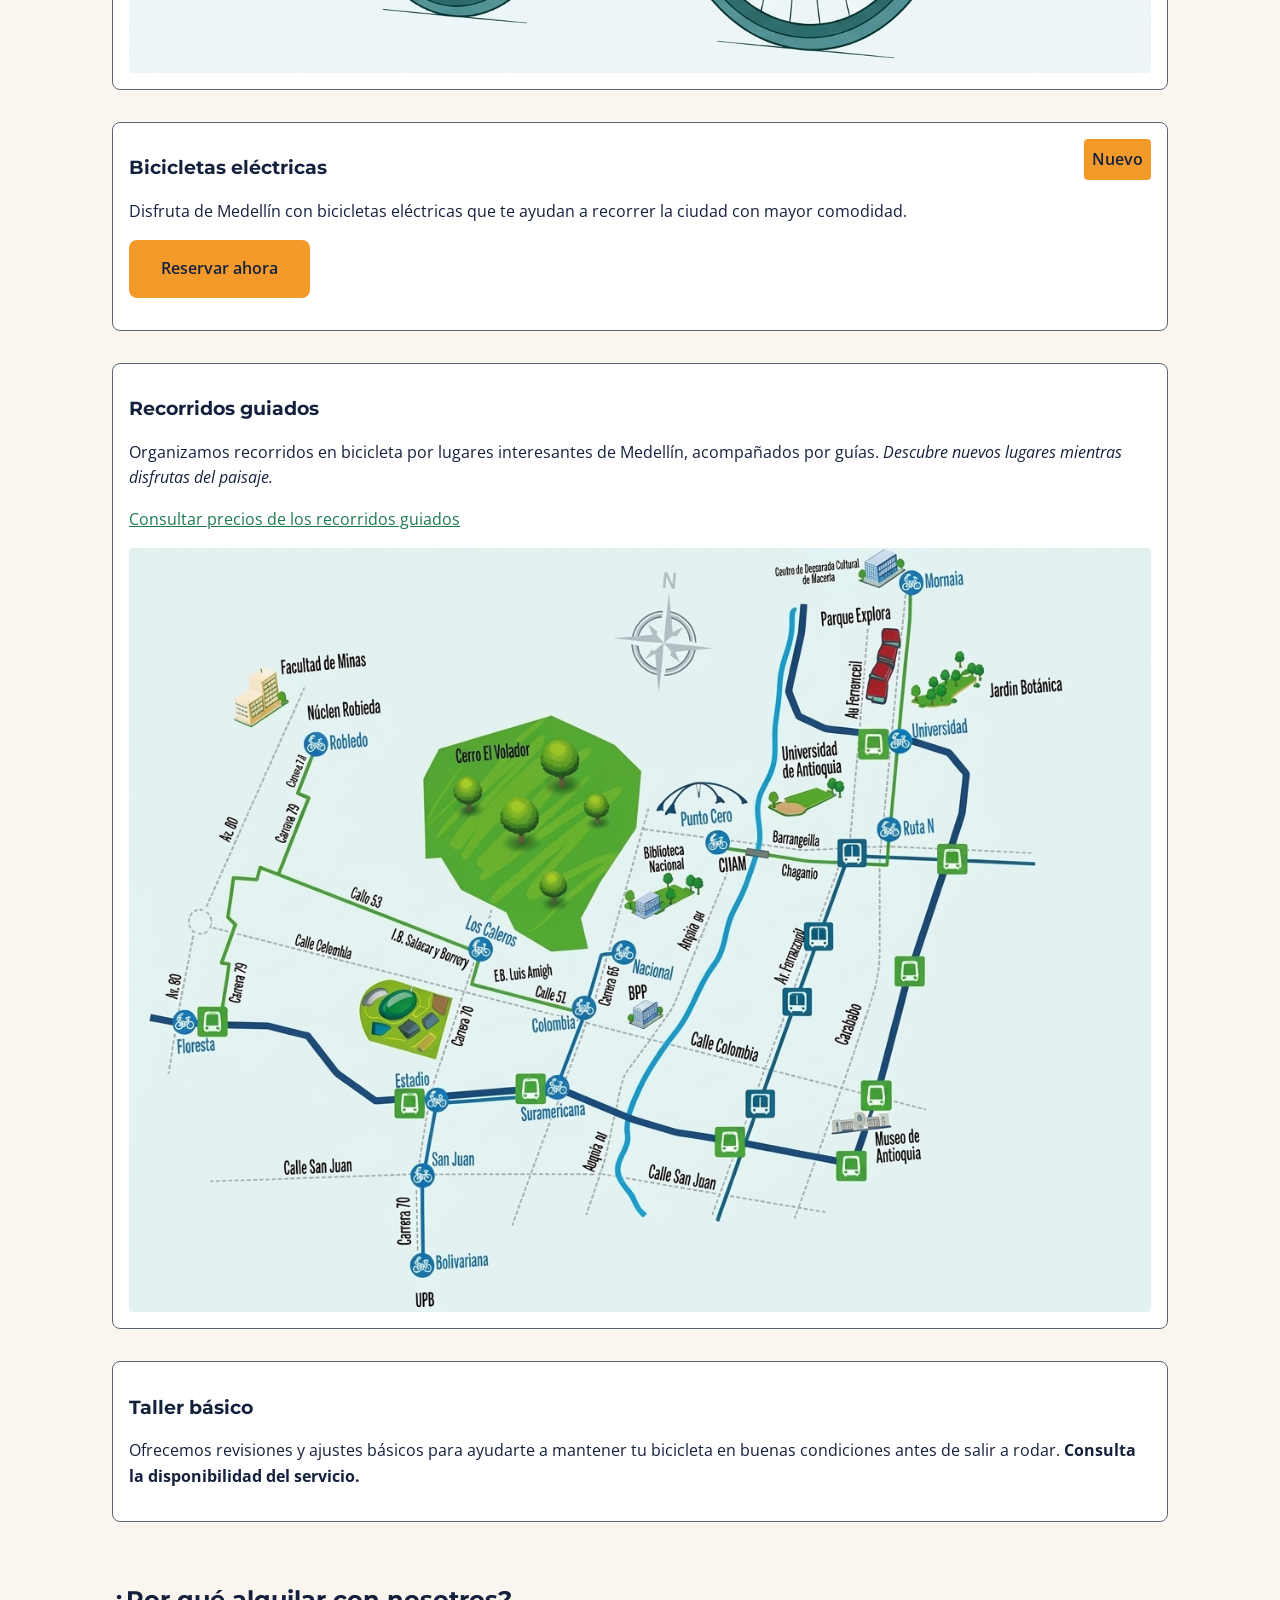
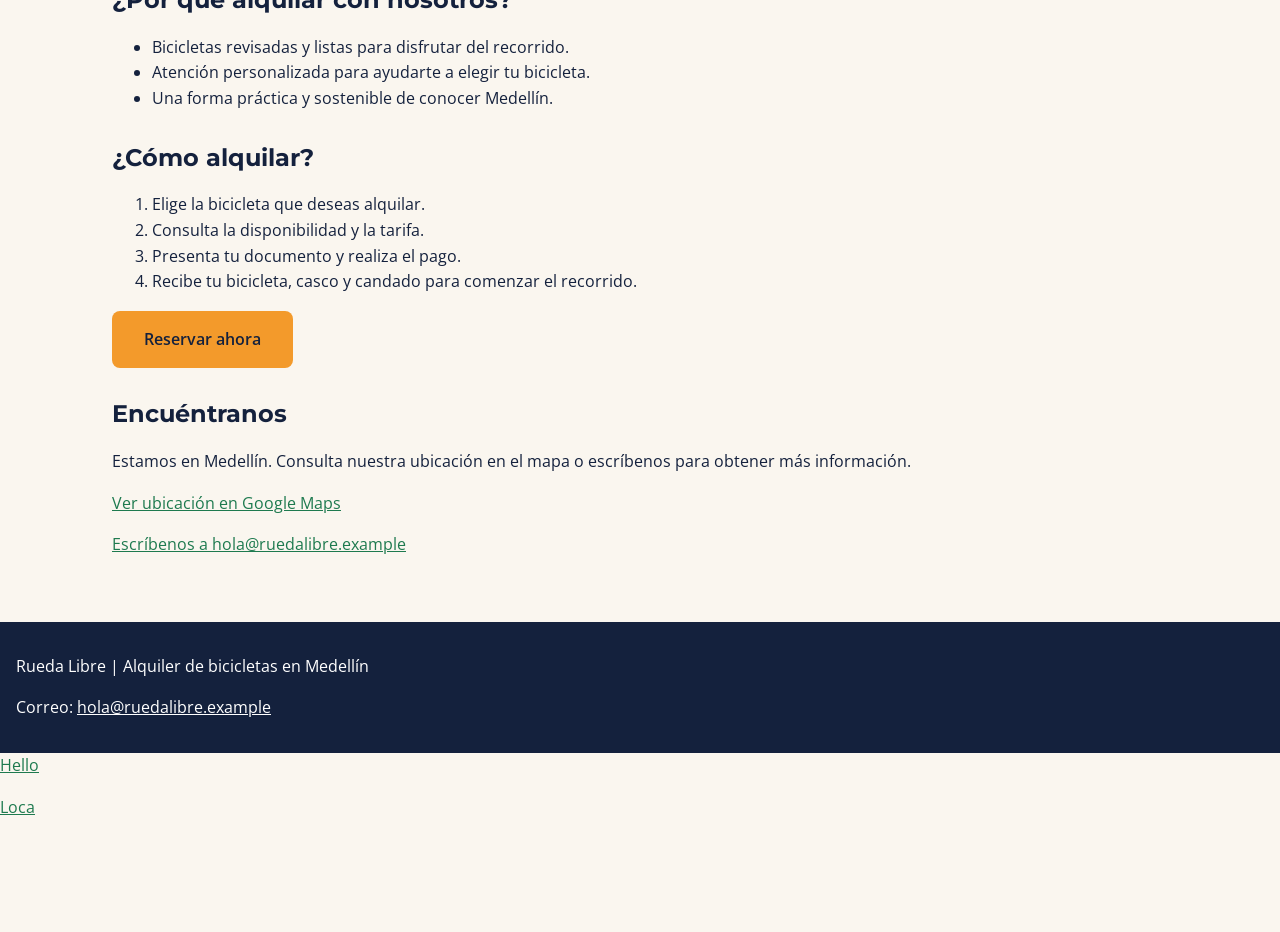
==== commit 39d3ca1d: "test" ====
--- a/index.html
+++ b/index.html
@@ -123,5 +123,7 @@
     WhatsApp
     </a>
 
+    <a>Hello<p> 
+    <p>Loca</p>
 </body>
 </html>
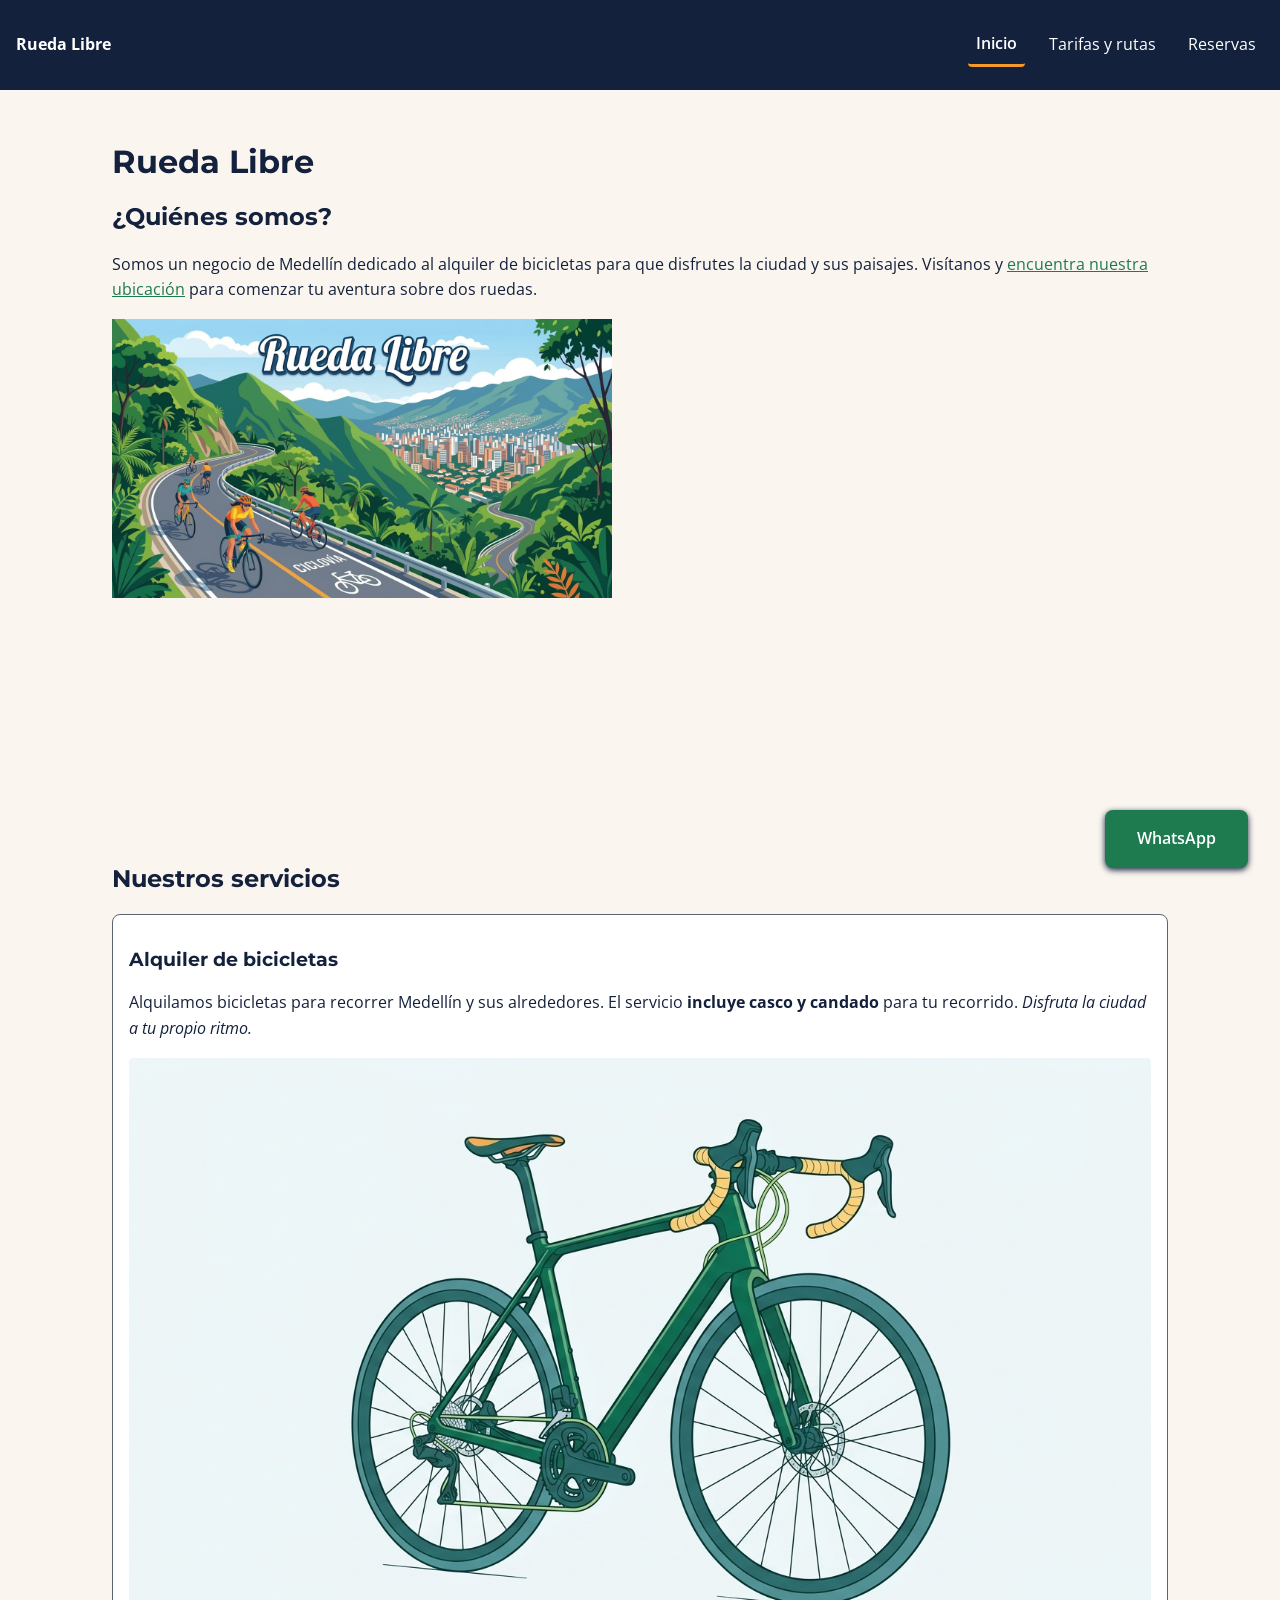
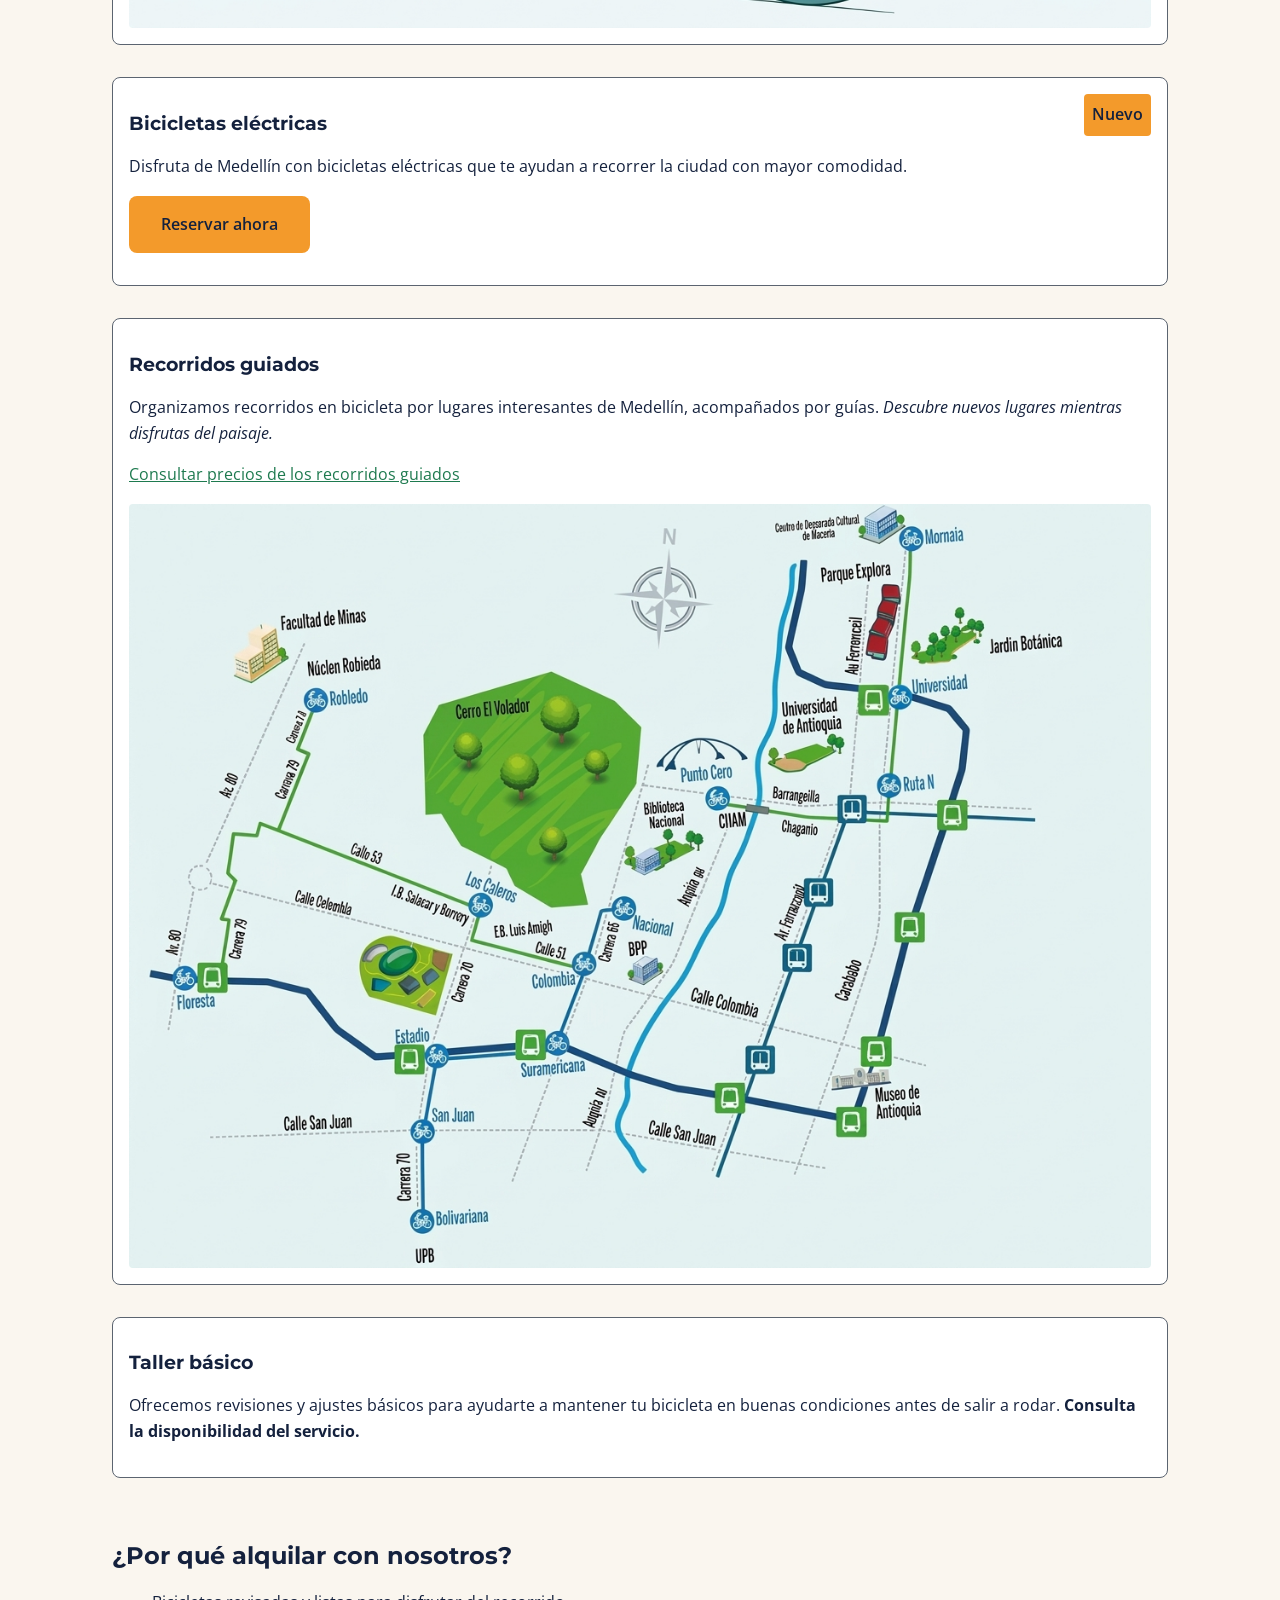
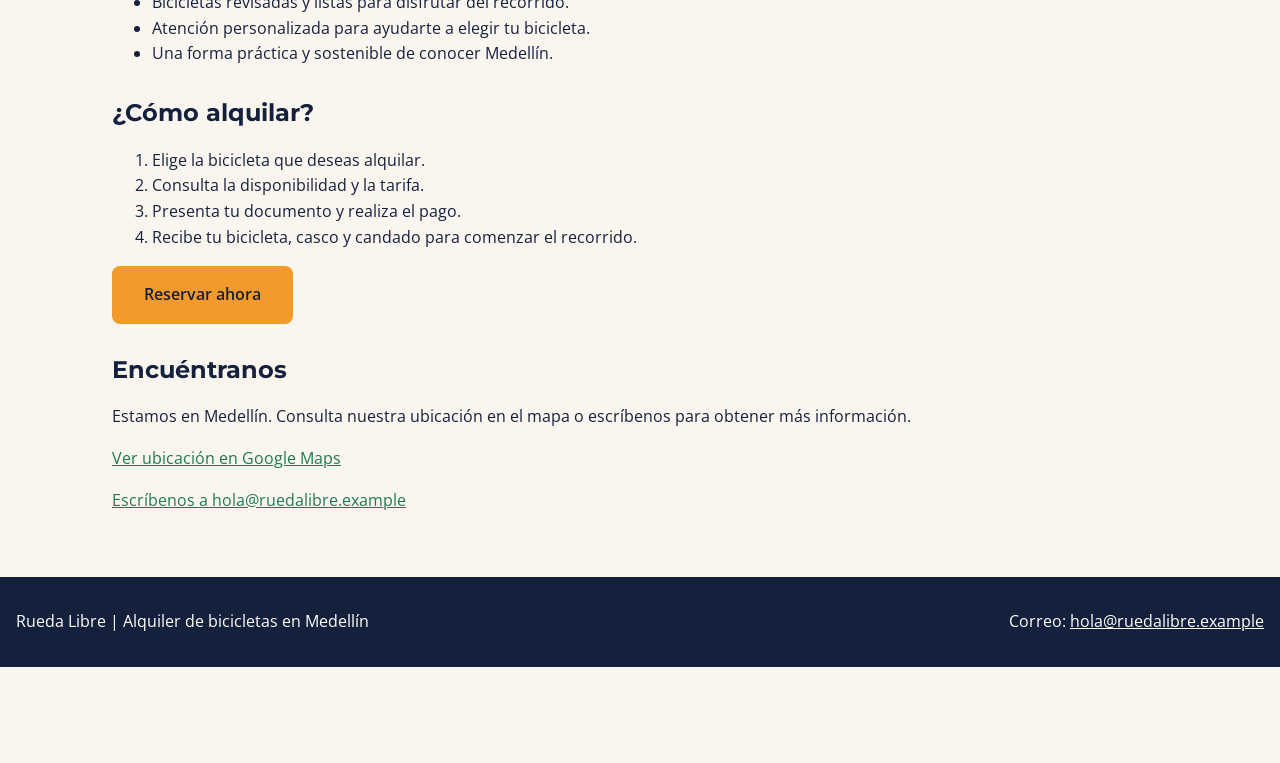
==== commit 0c44ae5d: "Organizar encabezado y pie con Flexbox" ====
--- a/index.html
+++ b/index.html
@@ -122,8 +122,6 @@
     aria-label="Contactar por WhatsApp, se abre en otra pestaña">
     WhatsApp
     </a>
-
-    <a>Hello<p> 
-    <p>Loca</p>
+    
 </body>
 </html>
--- a/css/styles.css
+++ b/css/styles.css
@@ -43,6 +43,15 @@
   padding: var(--espaciado-mediano);
 }
 
+header {
+  display: flex;
+  flex-direction: row;
+  justify-content: space-between;
+  align-items: center;
+  flex-wrap: wrap;
+  gap: var(--espaciado-mediano);
+}
+
 header h1, footer h1, footer h2, footer h3 {
   color: var(--color-blanco);
 }
@@ -54,6 +63,8 @@
 #menu {
   display: flex;
   flex-direction: row;
+  justify-content: flex-start;
+  align-items: center;
   flex-wrap: wrap;
   gap: var(--espaciado-mediano);
   list-style: none;
@@ -285,4 +296,18 @@
 
 body {
   padding-bottom: 6rem;
+}
+
+footer {
+  display: flex;
+  flex-direction: row;
+  justify-content: space-between;
+  align-items: flex-start;
+  flex-wrap: wrap;
+  gap: var(--espaciado-mediano);
+}
+
+footer > div {
+  flex: 1;
+  min-width: 180px;
 }
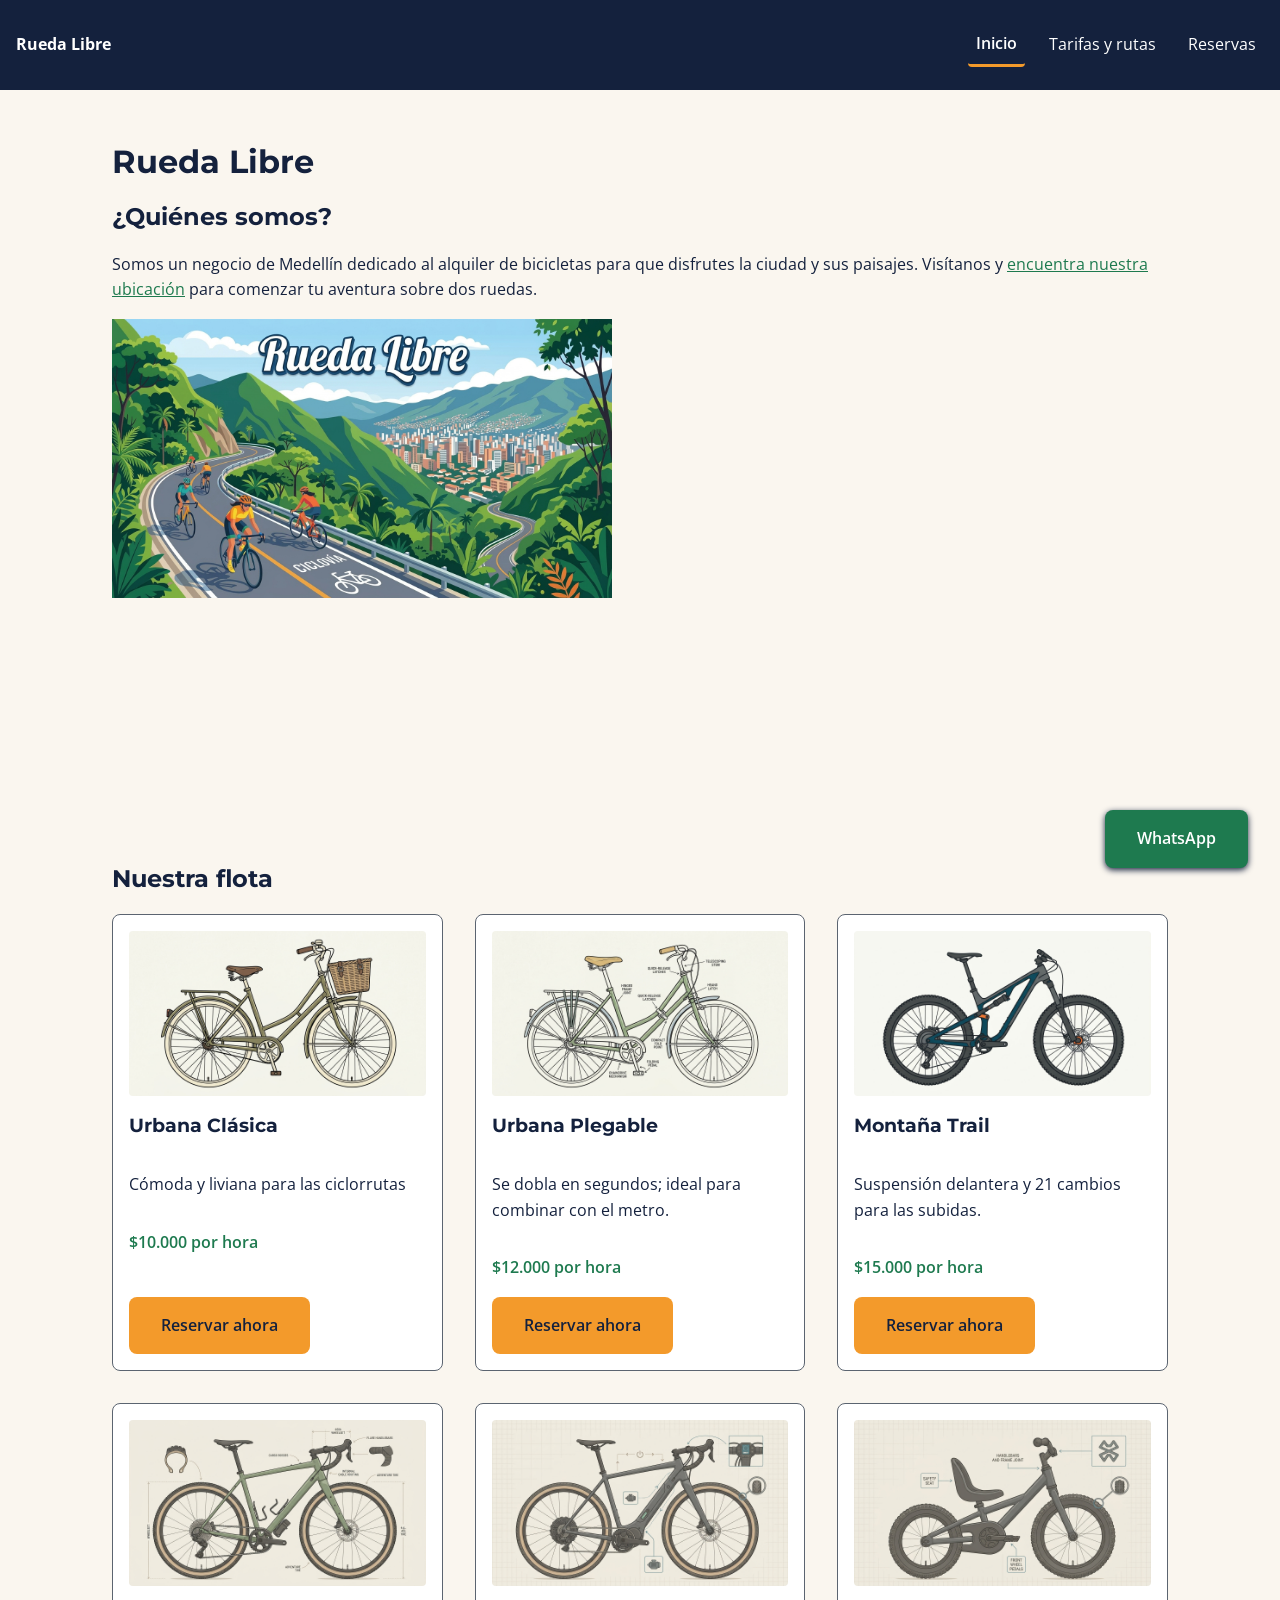
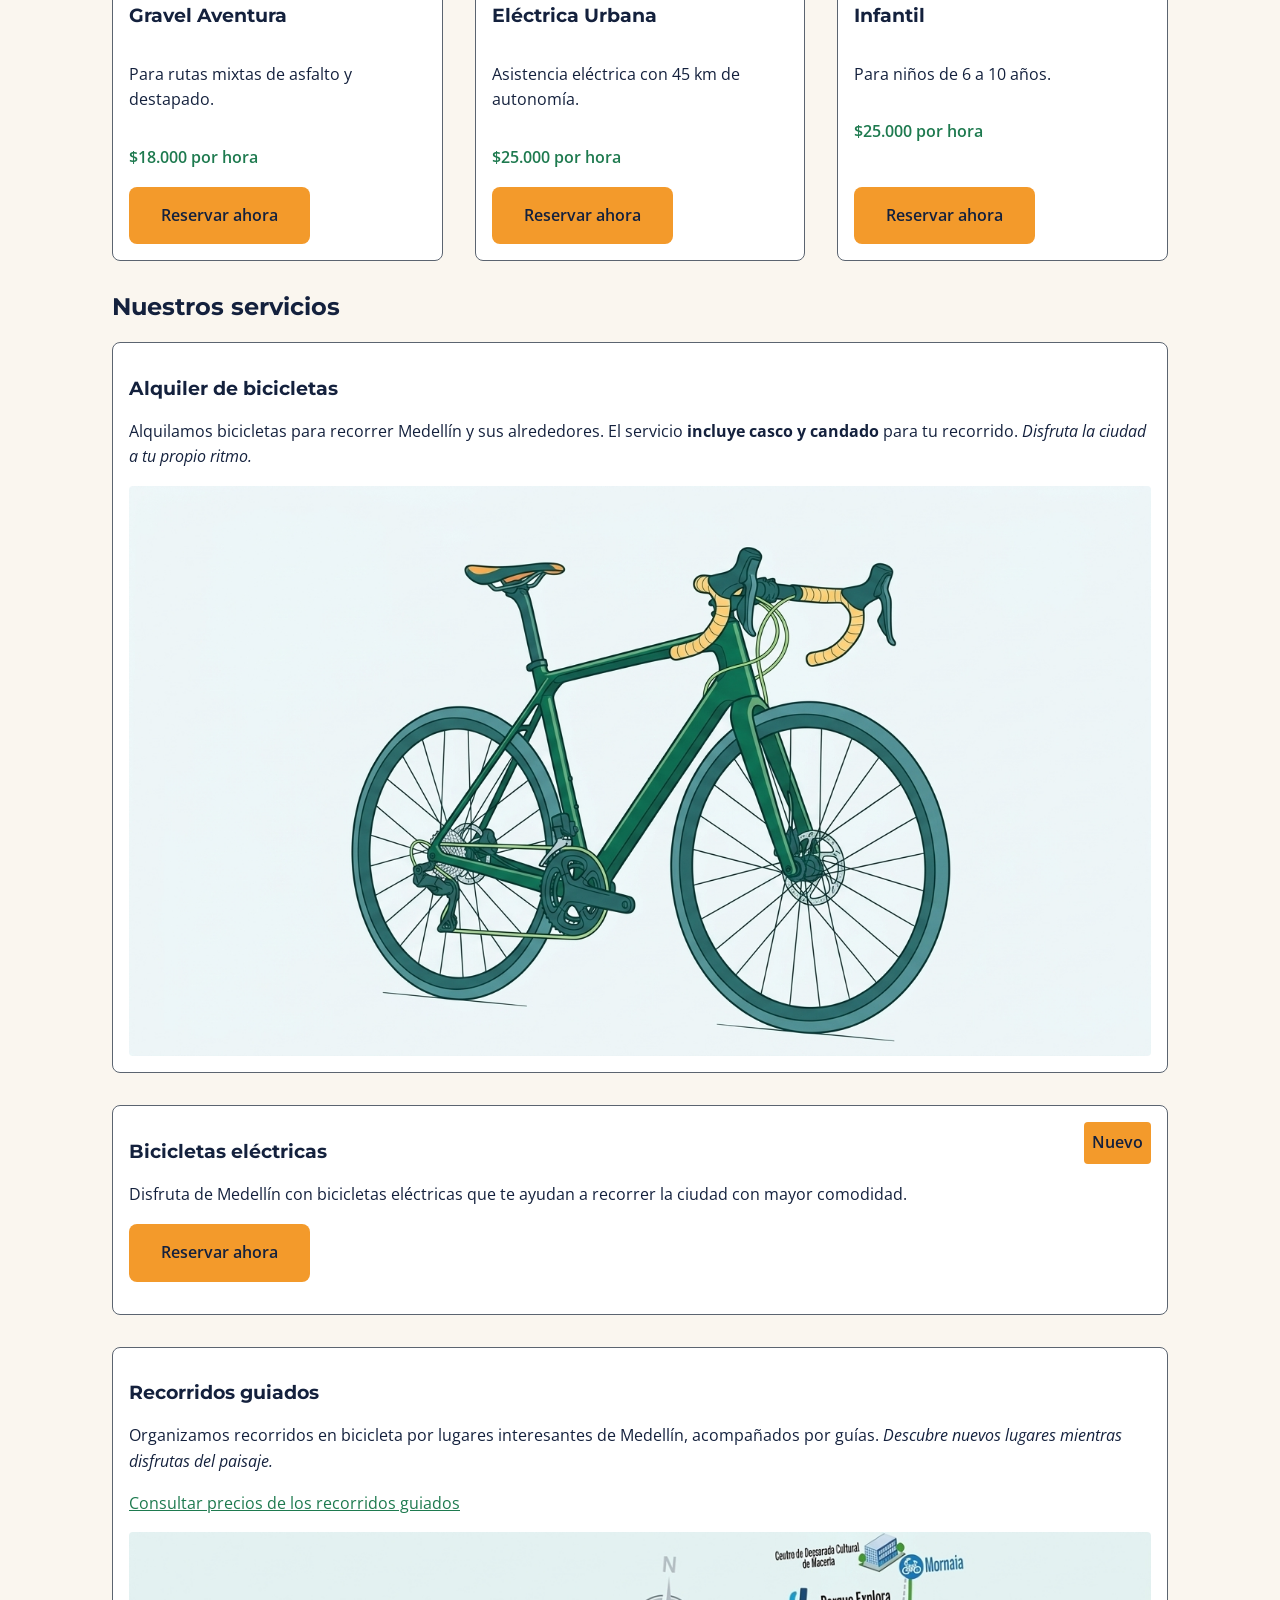
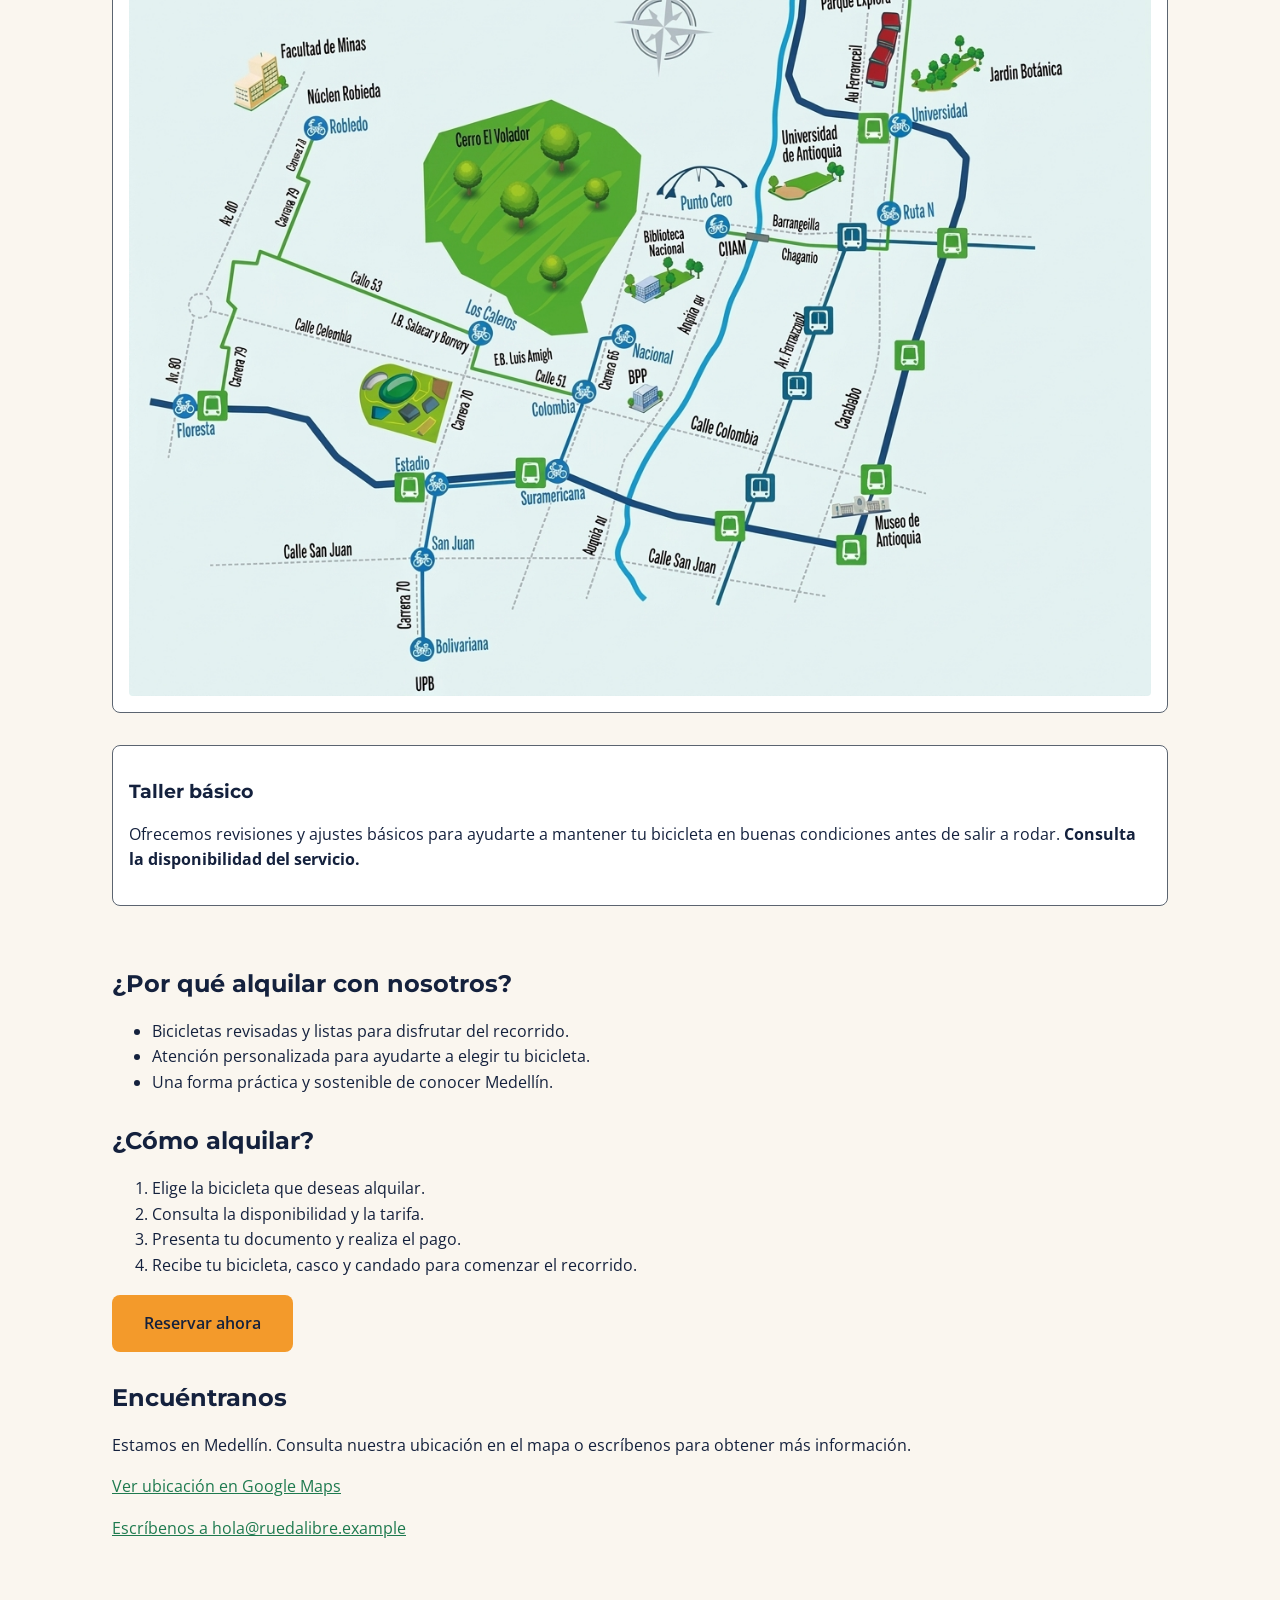
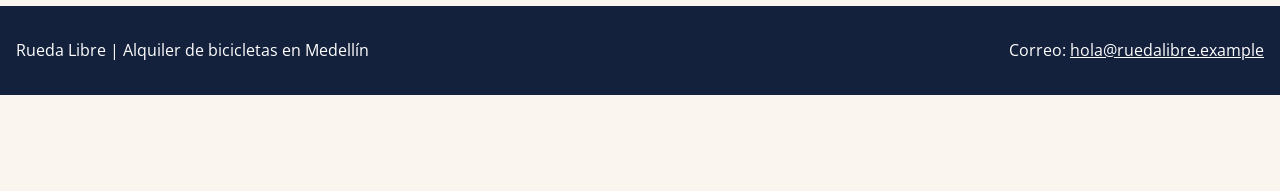
==== commit 66f9a0a9: "Crear cuadrícula adaptable para la flota" ====
--- a/index.html
+++ b/index.html
@@ -36,6 +36,61 @@
                  width="500">
         </section>
 
+        <section>
+            <h2>Nuestra flota</h2>
+
+            <div class="cuadricula-flota">
+
+                <article class="tarjeta-bicicleta">
+                    <img src="img/urbana-classica.jpg" alt="Bicicleta urbana clásica">
+                    <h3>Urbana Clásica</h3>
+                    <p>Cómoda y liviana para las ciclorrutas</p>
+                    <p class="precio">$10.000 por hora</p>
+                    <a class="btn-cta" href="paginas/reservas.html">Reservar ahora</a>
+                </article>
+
+                <article class="tarjeta-bicicleta">
+                    <img src="img/urbana-plegable.jpg" alt="Bicicleta urbana plegable">
+                    <h3>Urbana Plegable</h3>
+                    <p>Se dobla en segundos; ideal para combinar con el metro.</p>
+                    <p class="precio">$12.000 por hora</p>
+                    <a class="btn-cta" href="paginas/reservas.html">Reservar ahora</a>
+                </article>
+
+                <article class="tarjeta-bicicleta">
+                    <img src="img/montana-trail.jpg" alt="Bicicleta de montaña trail">
+                    <h3>Montaña Trail</h3>
+                    <p>Suspensión delantera y 21 cambios para las subidas.</p>
+                    <p class="precio">$15.000 por hora</p>
+                    <a class="btn-cta" href="paginas/reservas.html">Reservar ahora</a>
+                </article>
+
+                <article class="tarjeta-bicicleta">
+                    <img src="img/gravel-aventura.jpg" alt="Bicicleta de gravel aventura">
+                    <h3>Gravel Aventura</h3>
+                    <p>Para rutas mixtas de asfalto y destapado.</p>
+                    <p class="precio">$18.000 por hora</p>
+                    <a class="btn-cta" href="paginas/reservas.html">Reservar ahora</a>
+                </article>
+
+                <article class="tarjeta-bicicleta">
+                    <img src="img/electrica-urbana.jpg" alt="Bicicleta eléctrica urbana">
+                    <h3>Eléctrica Urbana</h3>
+                    <p>Asistencia eléctrica con 45 km de autonomía.</p>
+                    <p class="precio">$25.000 por hora</p>
+                    <a class="btn-cta" href="paginas/reservas.html">Reservar ahora</a>
+                </article>
+
+                <article class="tarjeta-bicicleta">
+                    <img src="img/infantil.jpg" alt="Bicicleta infantil">
+                    <h3>Infantil</h3>
+                    <p>Para niños de 6 a 10 años.</p>
+                    <p class="precio">$25.000 por hora</p>
+                    <a class="btn-cta" href="paginas/reservas.html">Reservar ahora</a>
+                </article>
+            </div>
+        </section>
+        
         <section>
             <h2>Nuestros servicios</h2>
 
--- a/css/styles.css
+++ b/css/styles.css
@@ -41,6 +41,12 @@
   background-color: var(--color-azul-noche);
   color: var(--color-blanco);
   padding: var(--espaciado-mediano);
+}
+
+nav ul {
+  display: flex;
+  flex-direction: row;
+  align-items: center;
 }
 
 header {
@@ -73,7 +79,7 @@
 }
 
 #menu li {
-  display: inline-block;
+  display: block;
 }
 
 #menu a {
@@ -310,4 +316,39 @@
 footer > div {
   flex: 1;
   min-width: 180px;
+}
+
+.cuadricula-flota {
+  display: grid;
+  grid-template-columns: repeat(auto-fit, minmax(250px, 1fr));
+  gap: var(--espaciado-grande);
+}
+
+.tarjeta-bicicleta {
+  display: flex;
+  flex-direction: column;
+  justify-content: flex-start;
+  padding: var(--espaciado-mediano);
+  border: 1px solid var(--color-gris-asfalto);
+  border-radius: 0.5rem;
+  background-color: var(--color-blanco);
+}
+
+.tarjeta-bicicleta img {
+  display: block;
+  width: 100%;
+  height: auto;
+  border-radius: 0.25rem;
+  object-fit: contain;
+  object-position: center;
+}
+
+.tarjeta-bicicleta .precio {
+  font-weight: 600;
+  color: var(--color-verde-ruta);
+}
+
+.tarjeta-bicicleta .btn-cta {
+  margin-top: auto;
+  align-self: flex-start;
 }
